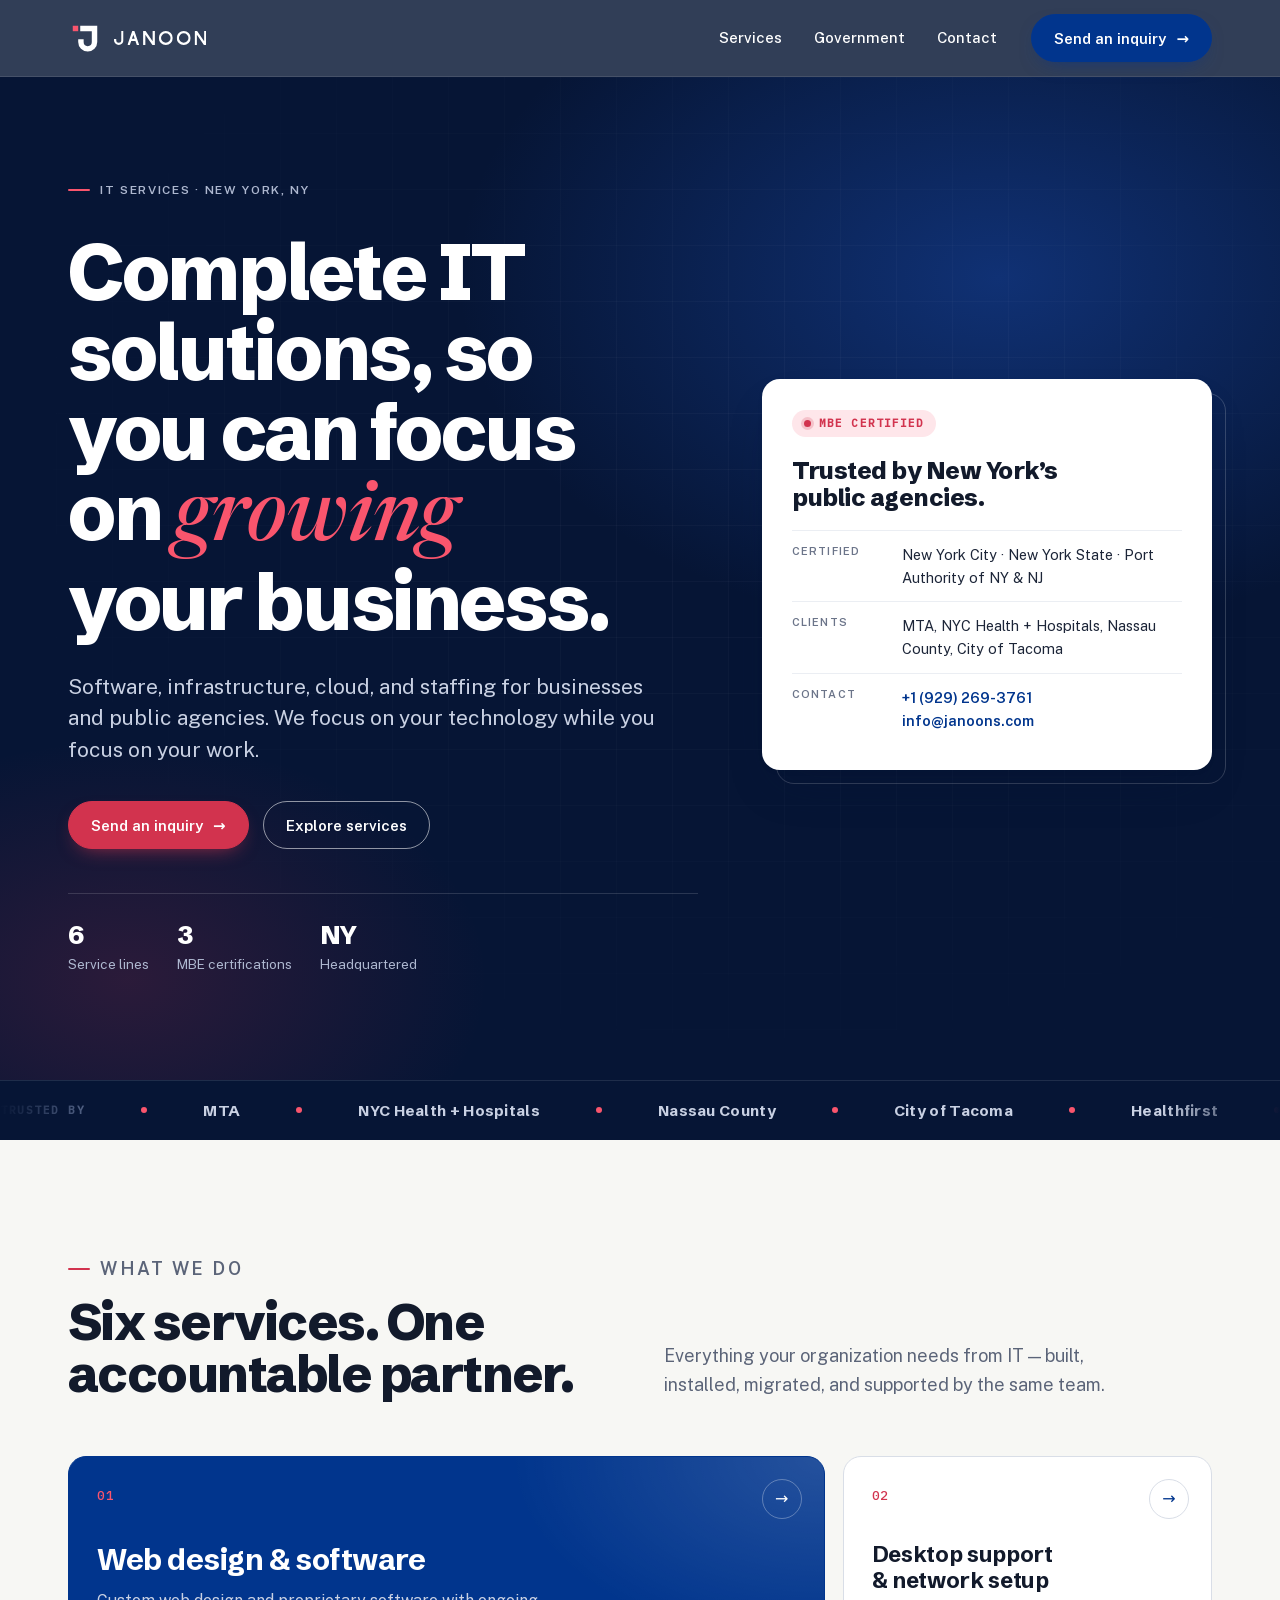
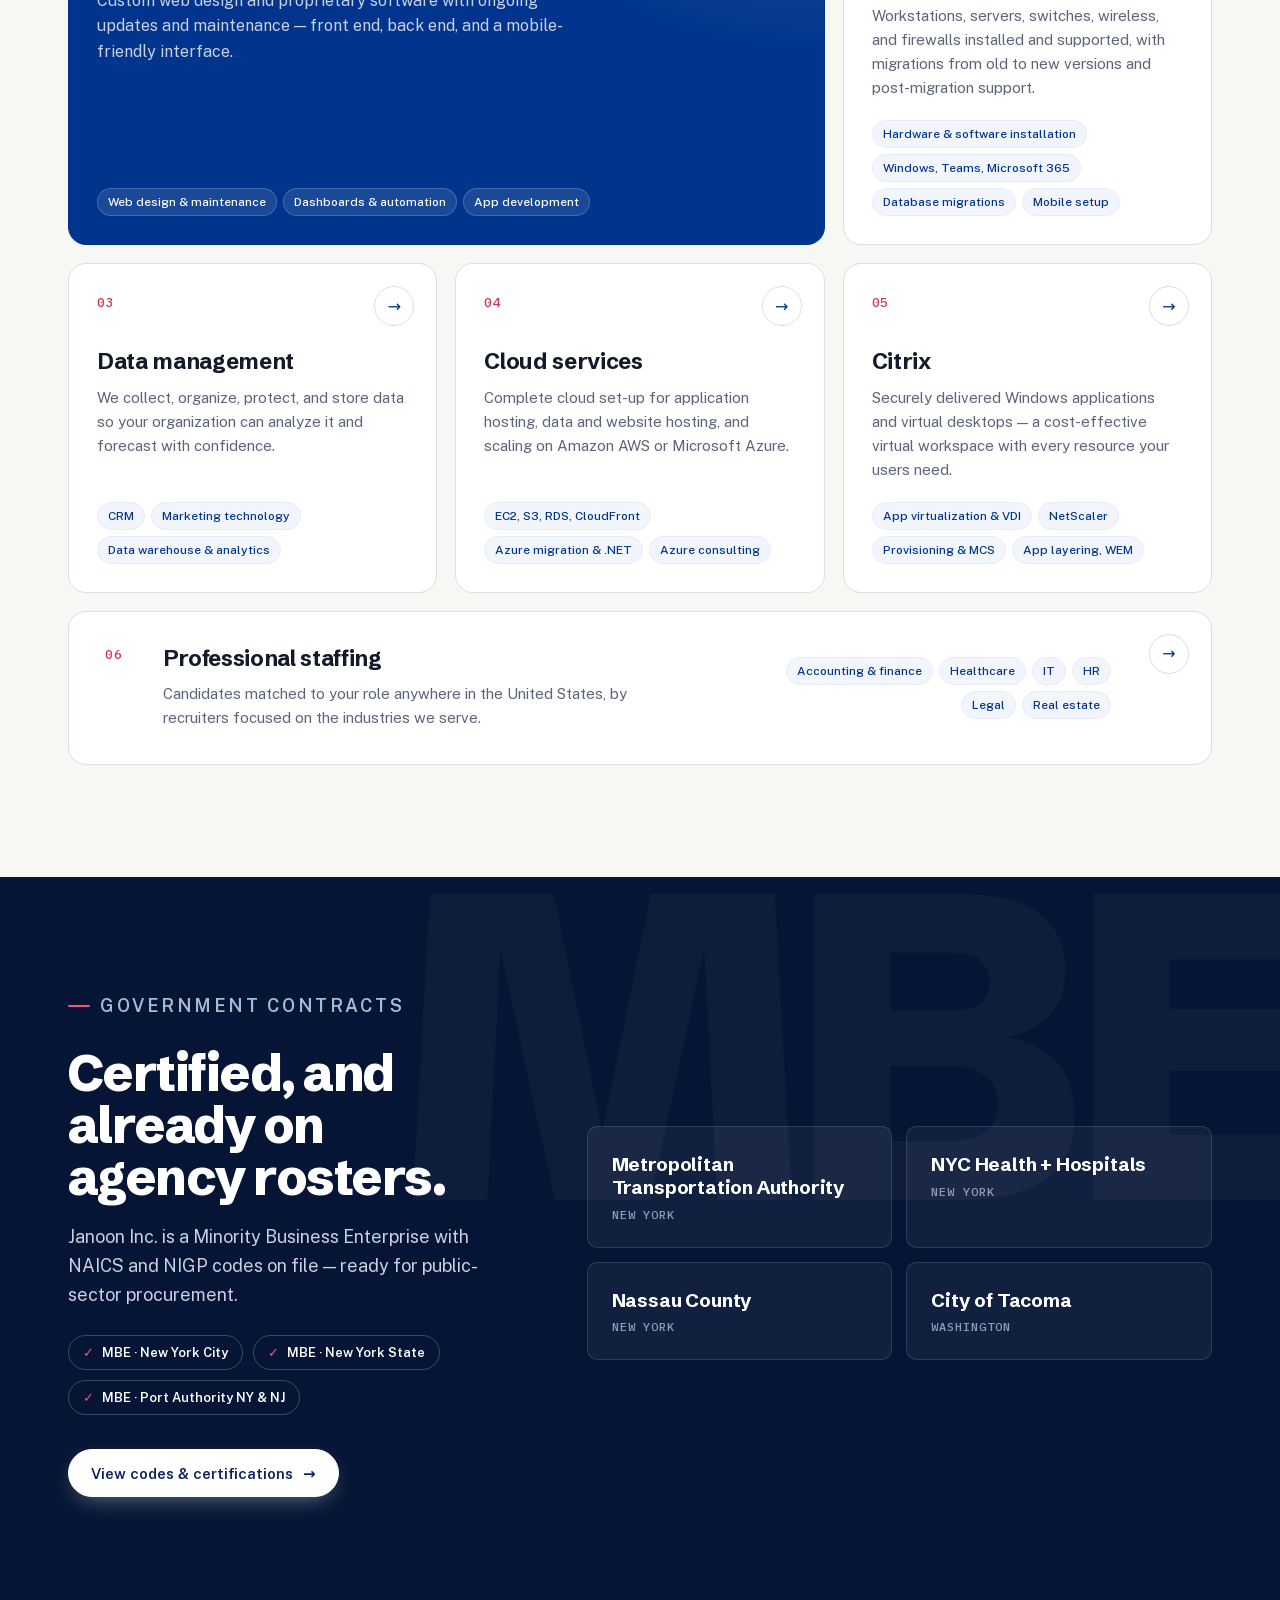
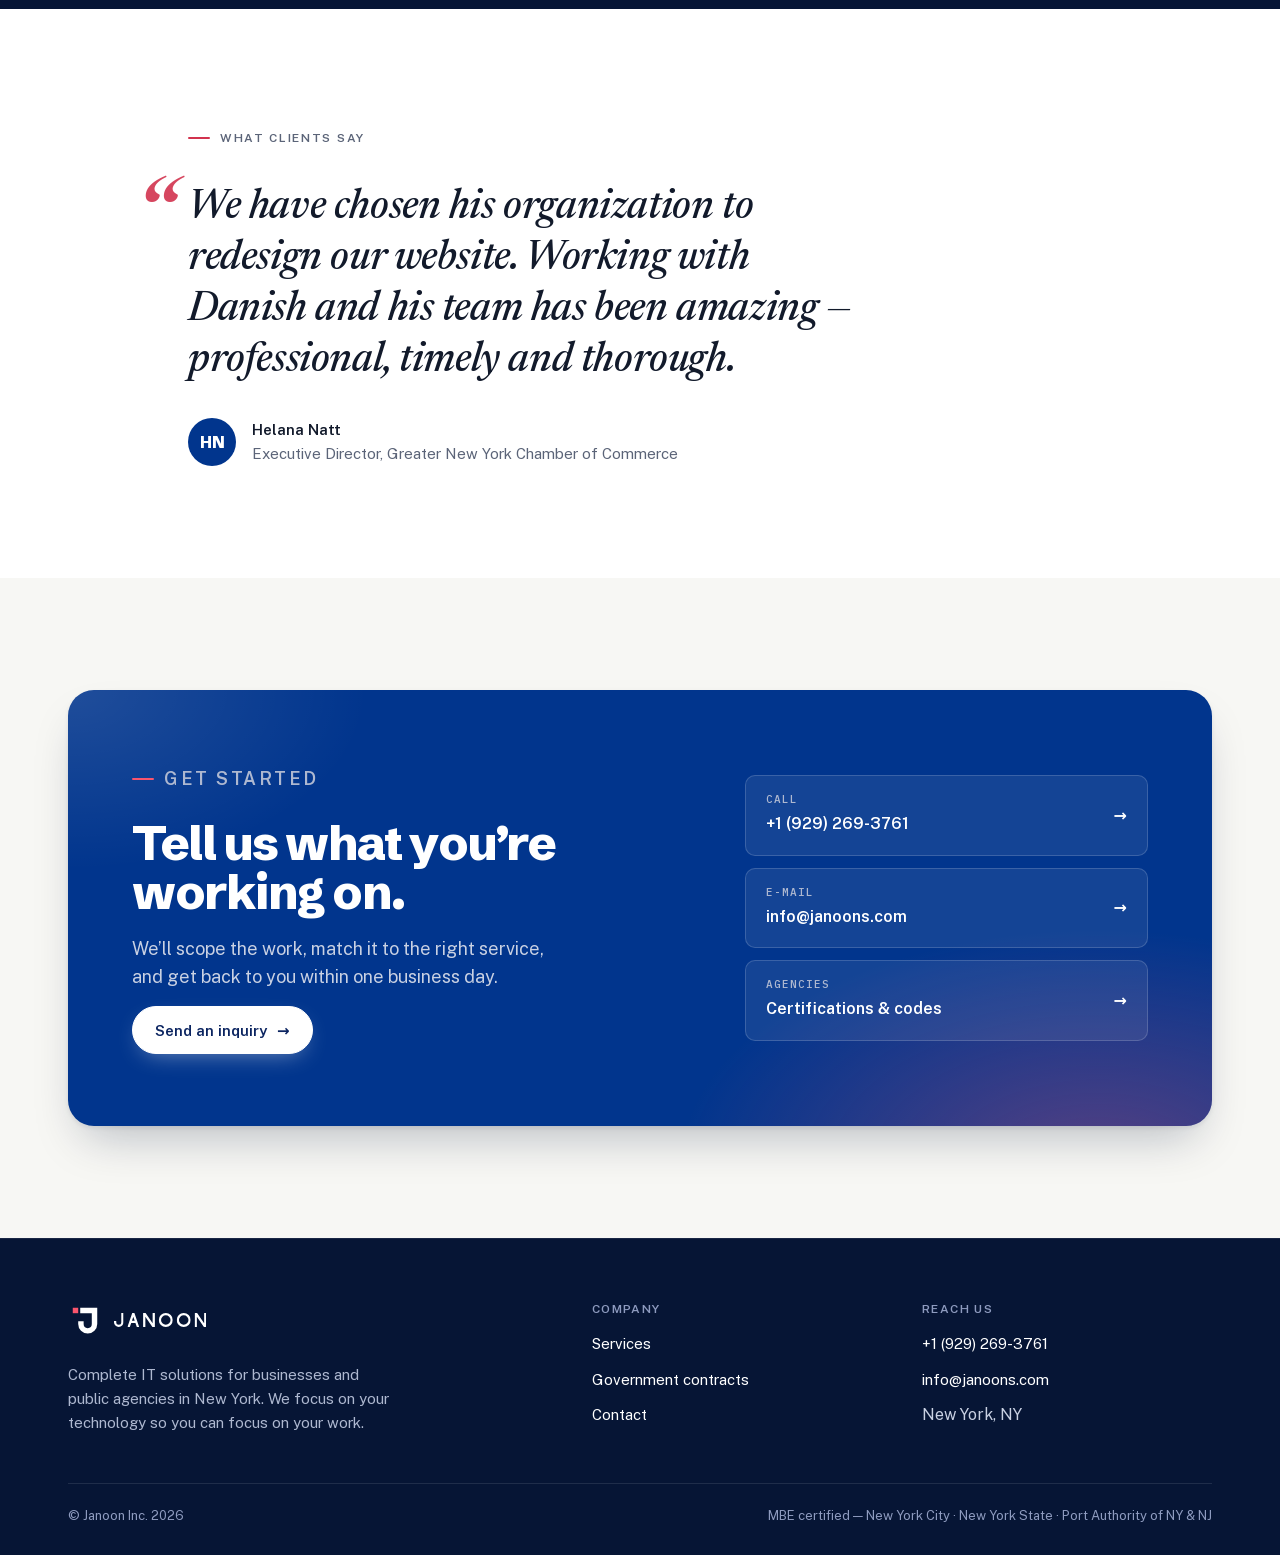
==== index.html @ 13e8b556 "Janoon Inc. site redesign" ====
<!doctype html>
<html lang="en">
<head>
<meta charset="utf-8"><meta name="viewport" content="width=device-width, initial-scale=1">
<title>Janoon Inc. — Complete IT Solutions, New York, NY</title><meta name="description" content="Janoon Inc. is an MBE-certified IT firm in New York providing web and software development, network support, data management, cloud, Citrix, and professional staffing.">
<link rel="canonical" href="https://janoons.com/">
<meta property="og:type" content="website"><meta property="og:title" content="Janoon Inc. — Complete IT Solutions, New York, NY"><meta property="og:description" content="Janoon Inc. is an MBE-certified IT firm in New York providing web and software development, network support, data management, cloud, Citrix, and professional staffing."><meta property="og:url" content="https://janoons.com/"><meta property="og:image" content="https://janoons.com/logo/janoon-og-image.png"><meta name="twitter:card" content="summary_large_image">
<meta name="theme-color" content="#061535">
<link rel="icon" href="/logo/favicon.svg" type="image/svg+xml"><link rel="apple-touch-icon" href="/logo/janoon-icon-512.png">
<link rel="preload" href="/fonts/SchibstedGrotesk-800-normal.woff2" as="font" type="font/woff2" crossorigin><link rel="preload" href="/fonts/PublicSans-400-normal.woff2" as="font" type="font/woff2" crossorigin>
<link rel="stylesheet" href="/fonts.css"><link rel="stylesheet" href="/styles.css">
<script type="application/ld+json">{"@context":"https://schema.org","@type":"LocalBusiness","name":"Janoon Inc.","url":"https://janoons.com/","logo":"https://janoons.com/logo/janoon-icon-512.png","image":"https://janoons.com/logo/janoon-og-image.png","telephone":"+1-929-269-3761","email":"info@janoons.com","address":{"@type":"PostalAddress","addressLocality":"New York","addressRegion":"NY","addressCountry":"US"},"description":"IT services firm in New York: web and software development, network and desktop support, data management, cloud services, Citrix virtualization, and professional staffing. MBE certified by New York City, New York State, and the Port Authority of NY & NJ."}</script>
</head>
<body>
<a class="skip-link" href="#main">Skip to content</a>
<svg width="0" height="0" style="position:absolute" aria-hidden="true"><defs>
<clipPath id="cJ"><rect width="68" height="100"/></clipPath><clipPath id="cA"><rect width="84" height="100"/></clipPath><clipPath id="cN"><rect width="84" height="100"/></clipPath><clipPath id="cO"><rect width="100" height="100"/></clipPath>
<g id="gJ" clip-path="url(#cJ)"><path d="M60 -10 V66 A26 26 0 0 1 8 66 V58"/></g>
<g id="gA" clip-path="url(#cA)"><path d="M4.5 112 L42 2 L79.5 112" stroke-linejoin="miter" stroke-miterlimit="8"/><path d="M18 64 H66"/></g>
<g id="gN" clip-path="url(#cN)"><path d="M8 112 V0 L76 100 V-12" stroke-linejoin="miter" stroke-miterlimit="8"/></g>
<g id="gO" clip-path="url(#cO)"><circle cx="50" cy="50" r="42"/></g>
<g id="wordmark" fill="none" stroke="currentColor" stroke-width="16"><use href="#gJ" x="0"/><use href="#gA" x="96"/><use href="#gN" x="208"/><use href="#gO" x="320"/><use href="#gO" x="448"/><use href="#gN" x="576"/></g>
</defs></svg>
<header class="site-header dark"><div class="wrap"><nav class="nav" aria-label="Primary">
  <a class="lockup" href="/" aria-label="Janoon Inc. — home"><svg class="mark" viewBox="0 0 100 100" aria-hidden="true"><rect class="spark" x="14" y="14" width="16" height="16"/><path d="M36 14 H86 V62 A28 28 0 0 1 30 62 V54 H46 V62 A12 12 0 0 0 70 62 V30 H36 Z" fill="currentColor"/></svg><svg class="wm" viewBox="0 0 660 100" aria-hidden="true"><use href="#wordmark"/></svg></a>
  <button class="menu-btn" type="button" aria-expanded="false" aria-controls="nav-links"><i></i>Menu</button>
  <div class="right" id="nav-links"><ul><li><a href="/services.html">Services</a></li><li><a href="/government.html">Government</a></li><li><a href="/contact.html">Contact</a></li></ul><a class="btn btn-primary" href="/contact.html">Send an inquiry <span class="arr" aria-hidden="true">&rarr;</span></a></div>
</nav></div></header>
<main id="main">
<section class="hero on-dark"><div class="wrap">
  <div>
    <p class="eyebrow rv">IT services &middot; New York, NY</p>
    <h1 class="rv" data-d="1">Complete IT solutions, so you can focus on <span class="serif-em">growing</span> your business.</h1>
    <p class="lead rv" data-d="2">Software, infrastructure, cloud, and staffing for businesses and public agencies. We focus on your technology while you focus on your work.</p>
    <div class="btn-row rv" data-d="3"><a class="btn btn-coral" href="/contact.html">Send an inquiry <span class="arr" aria-hidden="true">&rarr;</span></a><a class="btn btn-secondary" href="/services.html">Explore services</a></div>
    <div class="trust rv" data-d="4"><div><b>6</b>Service lines</div><div><b>3</b>MBE certifications</div><div><b>NY</b>Headquartered</div></div>
  </div>
  <aside class="cred rv" data-d="2" aria-label="Credentials">
    <span class="tag"><i></i>MBE certified</span>
    <h2>Trusted by New York&rsquo;s public agencies.</h2>
    <dl>
      <div><dt>Certified</dt><dd>New York City &middot; New York State &middot; Port Authority of NY &amp; NJ</dd></div>
      <div><dt>Clients</dt><dd>MTA, NYC Health + Hospitals, Nassau County, City of Tacoma</dd></div>
      <div><dt>Contact</dt><dd><a href="tel:+19292693761">+1 (929) 269-3761</a><br><a href="mailto:info@janoons.com">info@janoons.com</a></dd></div>
    </dl>
  </aside>
</div></section>
<div class="marquee" aria-label="Clients"><div class="track"><span class="lbl">Trusted by</span><span>MTA</span><span>NYC Health + Hospitals</span><span>Nassau County</span><span>City of Tacoma</span><span>Healthfirst</span><span>New York Life</span><span>Steward Health Care</span><span>Greater New York Chamber of Commerce</span><span>Xinix Media</span><span class="lbl">Trusted by</span><span>MTA</span><span>NYC Health + Hospitals</span><span>Nassau County</span><span>City of Tacoma</span><span>Healthfirst</span><span>New York Life</span><span>Steward Health Care</span><span>Greater New York Chamber of Commerce</span><span>Xinix Media</span></div></div>
<section class="section"><div class="wrap">
  <div class="sec-head"><div class="rv"><p class="eyebrow">What we do</p><h2>Six services. One accountable partner.</h2></div><p class="rv" data-d="1">Everything your organization needs from IT &mdash; built, installed, migrated, and supported by the same team.</p></div>
  <div class="svc-grid"><a class="svc feature rv" data-d="1" href="/services.html#web"><span class="go" aria-hidden="true">&rarr;</span><span class="n">01</span><h3>Web design &amp; software</h3><p>Custom web design and proprietary software with ongoing updates and maintenance &mdash; front end, back end, and a mobile-friendly interface.</p><span class="caps"><span>Web design &amp; maintenance</span><span>Dashboards &amp; automation</span><span>App development</span></span></a>
<a class="svc rv" data-d="2" href="/services.html#network"><span class="go" aria-hidden="true">&rarr;</span><span class="n">02</span><h3>Desktop support &amp; network setup</h3><p>Workstations, servers, switches, wireless, and firewalls installed and supported, with migrations from old to new versions and post-migration support.</p><span class="caps"><span>Hardware &amp; software installation</span><span>Windows, Teams, Microsoft 365</span><span>Database migrations</span><span>Mobile setup</span></span></a>
<a class="svc rv" data-d="3" href="/services.html#data"><span class="go" aria-hidden="true">&rarr;</span><span class="n">03</span><h3>Data management</h3><p>We collect, organize, protect, and store data so your organization can analyze it and forecast with confidence.</p><span class="caps"><span>CRM</span><span>Marketing technology</span><span>Data warehouse &amp; analytics</span></span></a>
<a class="svc rv" data-d="4" href="/services.html#cloud"><span class="go" aria-hidden="true">&rarr;</span><span class="n">04</span><h3>Cloud services</h3><p>Complete cloud set-up for application hosting, data and website hosting, and scaling on Amazon AWS or Microsoft Azure.</p><span class="caps"><span>EC2, S3, RDS, CloudFront</span><span>Azure migration &amp; .NET</span><span>Azure consulting</span></span></a>
<a class="svc rv" data-d="5" href="/services.html#citrix"><span class="go" aria-hidden="true">&rarr;</span><span class="n">05</span><h3>Citrix</h3><p>Securely delivered Windows applications and virtual desktops &mdash; a cost-effective virtual workspace with every resource your users need.</p><span class="caps"><span>App virtualization &amp; VDI</span><span>NetScaler</span><span>Provisioning &amp; MCS</span><span>App layering, WEM</span></span></a>
<a class="svc wide rv" data-d="5" href="/services.html#staffing"><span class="go" aria-hidden="true">&rarr;</span><span class="n">06</span><span class="body"><h3>Professional staffing</h3><p>Candidates matched to your role anywhere in the United States, by recruiters focused on the industries we serve.</p></span><span class="caps"><span>Accounting &amp; finance</span><span>Healthcare</span><span>IT</span><span>HR</span><span>Legal</span><span>Real estate</span></span></a></div>
</div></section>
<section class="gov on-dark section"><div class="wrap">
  <div class="rv"><p class="eyebrow">Government contracts</p><h2>Certified, and already on agency rosters.</h2>
    <p>Janoon Inc. is a Minority Business Enterprise with NAICS and NIGP codes on file &mdash; ready for public-sector procurement.</p>
    <ul class="certs"><li>MBE &middot; New York City</li><li>MBE &middot; New York State</li><li>MBE &middot; Port Authority NY &amp; NJ</li></ul>
    <div class="btn-row"><a class="btn btn-primary" href="/government.html">View codes &amp; certifications <span class="arr" aria-hidden="true">&rarr;</span></a></div></div>
  <ul class="clients rv" data-d="2"><li>Metropolitan Transportation Authority<small>New York</small></li><li>NYC Health + Hospitals<small>New York</small></li><li>Nassau County<small>New York</small></li><li>City of Tacoma<small>Washington</small></li></ul>
</div></section>
<section class="quote section"><div class="wrap rv">
  <p class="eyebrow">What clients say</p>
  <blockquote>We have chosen his organization to redesign our website. Working with Danish and his team has been amazing &mdash; professional, timely and thorough.</blockquote>
  <cite><span class="av" aria-hidden="true">HN</span><span><b>Helana Natt</b>Executive Director, Greater New York Chamber of Commerce</span></cite>
</div></section>
<section class="cta section"><div class="wrap"><div class="box on-dark rv">
  <div><p class="eyebrow">Get started</p><h2>Tell us what you&rsquo;re working on.</h2><p>We&rsquo;ll scope the work, match it to the right service, and get back to you within one business day.</p><div class="btn-row"><a class="btn btn-primary" href="/contact.html">Send an inquiry <span class="arr" aria-hidden="true">&rarr;</span></a></div></div>
  <div class="side">
    <a href="tel:+19292693761"><span><small>Call</small>+1 (929) 269-3761</span><span class="arr" aria-hidden="true">&rarr;</span></a>
    <a href="mailto:info@janoons.com"><span><small>E-mail</small>info@janoons.com</span><span class="arr" aria-hidden="true">&rarr;</span></a>
    <a href="/government.html"><span><small>Agencies</small>Certifications &amp; codes</span><span class="arr" aria-hidden="true">&rarr;</span></a>
  </div>
</div></div></section>
</main>
<footer class="site-footer on-dark"><div class="wrap">
  <div class="top">
    <div><a class="lockup" href="/" aria-label="Janoon Inc. — home"><svg class="mark" viewBox="0 0 100 100" aria-hidden="true"><rect class="spark" x="14" y="14" width="16" height="16"/><path d="M36 14 H86 V62 A28 28 0 0 1 30 62 V54 H46 V62 A12 12 0 0 0 70 62 V30 H36 Z" fill="currentColor"/></svg><svg class="wm" viewBox="0 0 660 100" aria-hidden="true"><use href="#wordmark"/></svg></a><p>Complete IT solutions for businesses and public agencies in New York. We focus on your technology so you can focus on your work.</p></div>
    <div><h4>Company</h4><ul><li><a href="/services.html">Services</a></li><li><a href="/government.html">Government contracts</a></li><li><a href="/contact.html">Contact</a></li></ul></div>
    <div><h4>Reach us</h4><ul><li><a href="tel:+19292693761">+1 (929) 269-3761</a></li><li><a href="mailto:info@janoons.com">info@janoons.com</a></li><li>New York, NY</li></ul></div>
  </div>
  <div class="bottom"><span>&copy; Janoon Inc. 2026</span><span>MBE certified &mdash; New York City &middot; New York State &middot; Port Authority of NY &amp; NJ</span></div>
</div></footer>
<script src="/script.js"></script>
</body>
</html>
---- fonts.css ----
/* Self-hosted latin subsets (SIL OFL) */
@font-face {
  font-family: 'IBM Plex Mono';
  font-style: normal;
  font-weight: 400;
  font-display: swap;
  src: url('/fonts/IBMPlexMono-400-normal.woff2') format('woff2');
  unicode-range: U+0000-00FF, U+0131, U+0152-0153, U+02BB-02BC, U+02C6, U+02DA, U+02DC, U+0304, U+0308, U+0329, U+2000-206F, U+20AC, U+2122, U+2191, U+2193, U+2212, U+2215, U+FEFF, U+FFFD;
}
@font-face {
  font-family: 'IBM Plex Mono';
  font-style: normal;
  font-weight: 500;
  font-display: swap;
  src: url('/fonts/IBMPlexMono-500-normal.woff2') format('woff2');
  unicode-range: U+0000-00FF, U+0131, U+0152-0153, U+02BB-02BC, U+02C6, U+02DA, U+02DC, U+0304, U+0308, U+0329, U+2000-206F, U+20AC, U+2122, U+2191, U+2193, U+2212, U+2215, U+FEFF, U+FFFD;
}
@font-face {
  font-family: 'Newsreader';
  font-style: italic;
  font-weight: 500;
  font-display: swap;
  src: url('/fonts/Newsreader-500-italic.woff2') format('woff2');
  unicode-range: U+0000-00FF, U+0131, U+0152-0153, U+02BB-02BC, U+02C6, U+02DA, U+02DC, U+0304, U+0308, U+0329, U+2000-206F, U+20AC, U+2122, U+2191, U+2193, U+2212, U+2215, U+FEFF, U+FFFD;
}
@font-face {
  font-family: 'Public Sans';
  font-style: normal;
  font-weight: 400;
  font-display: swap;
  src: url('/fonts/PublicSans-400-normal.woff2') format('woff2');
  unicode-range: U+0000-00FF, U+0131, U+0152-0153, U+02BB-02BC, U+02C6, U+02DA, U+02DC, U+0304, U+0308, U+0329, U+2000-206F, U+20AC, U+2122, U+2191, U+2193, U+2212, U+2215, U+FEFF, U+FFFD;
}
@font-face {
  font-family: 'Public Sans';
  font-style: normal;
  font-weight: 500;
  font-display: swap;
  src: url('/fonts/PublicSans-500-normal.woff2') format('woff2');
  unicode-range: U+0000-00FF, U+0131, U+0152-0153, U+02BB-02BC, U+02C6, U+02DA, U+02DC, U+0304, U+0308, U+0329, U+2000-206F, U+20AC, U+2122, U+2191, U+2193, U+2212, U+2215, U+FEFF, U+FFFD;
}
@font-face {
  font-family: 'Public Sans';
  font-style: normal;
  font-weight: 600;
  font-display: swap;
  src: url('/fonts/PublicSans-600-normal.woff2') format('woff2');
  unicode-range: U+0000-00FF, U+0131, U+0152-0153, U+02BB-02BC, U+02C6, U+02DA, U+02DC, U+0304, U+0308, U+0329, U+2000-206F, U+20AC, U+2122, U+2191, U+2193, U+2212, U+2215, U+FEFF, U+FFFD;
}
@font-face {
  font-family: 'Schibsted Grotesk';
  font-style: normal;
  font-weight: 500;
  font-display: swap;
  src: url('/fonts/SchibstedGrotesk-500-normal.woff2') format('woff2');
  unicode-range: U+0000-00FF, U+0131, U+0152-0153, U+02BB-02BC, U+02C6, U+02DA, U+02DC, U+0304, U+0308, U+0329, U+2000-206F, U+20AC, U+2122, U+2191, U+2193, U+2212, U+2215, U+FEFF, U+FFFD;
}
@font-face {
  font-family: 'Schibsted Grotesk';
  font-style: normal;
  font-weight: 700;
  font-display: swap;
  src: url('/fonts/SchibstedGrotesk-700-normal.woff2') format('woff2');
  unicode-range: U+0000-00FF, U+0131, U+0152-0153, U+02BB-02BC, U+02C6, U+02DA, U+02DC, U+0304, U+0308, U+0329, U+2000-206F, U+20AC, U+2122, U+2191, U+2193, U+2212, U+2215, U+FEFF, U+FFFD;
}
@font-face {
  font-family: 'Schibsted Grotesk';
  font-style: normal;
  font-weight: 800;
  font-display: swap;
  src: url('/fonts/SchibstedGrotesk-800-normal.woff2') format('woff2');
  unicode-range: U+0000-00FF, U+0131, U+0152-0153, U+02BB-02BC, U+02C6, U+02DA, U+02DC, U+0304, U+0308, U+0329, U+2000-206F, U+20AC, U+2122, U+2191, U+2193, U+2212, U+2215, U+FEFF, U+FFFD;
}
---- styles.css ----
/* Janoon Inc. — v2 "pop" stylesheet. Tokens from the brand guide; bolder composition. */
:root{
  --navy-950:#061535; --navy-900:#0B2460; --navy-800:#01358D; --navy-700:#1848A8; --navy-600:#2A5BC4; --navy-100:#E6ECF8; --navy-50:#F2F5FC;
  --coral-600:#D2334E; --coral-500:#F9556D; --coral-100:#FEE6EA;
  --ink-900:#121A2B; --ink-800:#1C2538; --ink-600:#5B6478; --ink-500:#6B7489;
  --line-300:#D9DEE7; --line-200:#EBEEF3;
  --paper:#F7F7F4; --surface:#FFFFFF;
  --danger-700:#A3222F;
  --font-display:'Schibsted Grotesk','Helvetica Neue',Arial,sans-serif;
  --font-serif:'Newsreader',Georgia,serif;
  --font-text:'Public Sans',system-ui,-apple-system,'Segoe UI',sans-serif;
  --font-mono:'IBM Plex Mono',ui-monospace,Menlo,monospace;
  --r-1:4px; --r-2:10px; --r-3:18px;
  --dur-1:160ms; --dur-2:320ms; --dur-3:700ms; --ease:cubic-bezier(.2,.7,.2,1); --spring:cubic-bezier(.34,1.3,.4,1);
  --shadow-1:0 1px 2px rgba(6,21,53,.06),0 8px 24px -12px rgba(6,21,53,.18);
  --shadow-2:0 2px 4px rgba(6,21,53,.08),0 24px 48px -16px rgba(6,21,53,.28);
}
*{box-sizing:border-box}
html{scroll-behavior:smooth;-webkit-text-size-adjust:100%}
body{margin:0;background:var(--paper);color:var(--ink-800);font:400 16px/1.6 var(--font-text);-webkit-font-smoothing:antialiased;text-wrap:pretty;overflow-x:clip}
h1,h2,h3,h4{margin:0;color:var(--ink-900);text-wrap:balance;font-family:var(--font-display);font-weight:800;letter-spacing:-.03em;line-height:1.02}
h3{font-weight:700;font-size:22px;letter-spacing:-.015em;line-height:1.2}
p{margin:0 0 14px;max-width:70ch}
a{color:var(--navy-800)}
.skip-link{position:absolute;left:-9999px;top:0;background:var(--navy-800);color:#fff;padding:10px 16px;z-index:100}
.skip-link:focus{left:0}
.wrap{max-width:1240px;margin:0 auto;padding:0 48px}
@media (max-width:760px){.wrap{padding:0 20px}}
.eyebrow{display:inline-flex;align-items:center;gap:10px;font:600 12px/1 var(--font-text);letter-spacing:.14em;text-transform:uppercase;color:var(--ink-600)}
.eyebrow::before{content:"";width:22px;height:2px;background:var(--coral-600);border-radius:2px}
.on-dark .eyebrow{color:#AEB8D0}
.on-dark .eyebrow::before{background:var(--coral-500)}
.serif-em{font:italic 500 1em var(--font-serif);color:var(--coral-600);letter-spacing:-.01em}
.on-dark .serif-em{color:var(--coral-500)}

/* reveal */
.rv{opacity:0;transform:translateY(18px);transition:opacity var(--dur-3) var(--ease),transform var(--dur-3) var(--ease)}
.rv.in{opacity:1;transform:none}
.rv[data-d="1"]{transition-delay:90ms}.rv[data-d="2"]{transition-delay:180ms}.rv[data-d="3"]{transition-delay:270ms}.rv[data-d="4"]{transition-delay:360ms}.rv[data-d="5"]{transition-delay:450ms}
@media (prefers-reduced-motion:reduce){html{scroll-behavior:auto}*{transition:none!important;animation:none!important}.rv{opacity:1;transform:none}}

/* logo */
.spark{fill:var(--coral-600)}
.lockup{display:inline-flex;align-items:center;color:var(--navy-800);text-decoration:none}
.lockup .mark{height:34px;width:34px;flex:none;transition:transform var(--dur-2) var(--spring)}
.lockup:hover .mark{transform:rotate(-6deg) scale(1.06)}
.lockup .wm{height:14px;width:auto;margin-left:12px;display:block}
.on-dark .lockup,.site-header.dark .lockup,footer .lockup{color:#fff}
.on-dark .spark,.site-header.dark .spark,footer .spark{fill:var(--coral-500)}

/* header */
.site-header{position:sticky;top:0;z-index:30;background:rgba(247,247,244,.86);backdrop-filter:saturate(1.4) blur(12px);-webkit-backdrop-filter:saturate(1.4) blur(12px);border-bottom:1px solid var(--line-300);transition:background var(--dur-2) var(--ease)}
.site-header.dark{background:rgba(6,21,53,.82);border-bottom-color:rgba(255,255,255,.1)}
.nav{display:flex;align-items:center;justify-content:space-between;height:76px}
.nav ul{display:flex;gap:4px;list-style:none;margin:0;padding:0;font-weight:500;font-size:15px}
.nav ul a{color:var(--ink-800);text-decoration:none;padding:0 14px;display:inline-flex;align-items:center;min-height:44px;border-radius:999px;position:relative;transition:background var(--dur-1) var(--ease)}
.nav ul a:hover{background:var(--navy-50)}
.nav ul a[aria-current="page"]{color:var(--navy-800);font-weight:600}
.nav ul a[aria-current="page"]::after{content:"";position:absolute;left:14px;right:14px;bottom:6px;height:2px;background:var(--coral-600);border-radius:2px}
.site-header.dark .nav ul a{color:#fff}.site-header.dark .nav ul a:hover{background:rgba(255,255,255,.08)}.site-header.dark .nav ul a[aria-current="page"]{color:#fff}.site-header.dark .nav ul a[aria-current="page"]::after{background:var(--coral-500)}
.nav .right{display:flex;align-items:center;gap:20px}
.nav .menu-btn{display:none}
@media (max-width:860px){
  .nav{height:64px}
  .nav .right{display:none}
  .nav .right.open{display:flex;position:absolute;left:0;right:0;top:64px;background:var(--paper);border-bottom:1px solid var(--line-300);flex-direction:column;align-items:stretch;gap:8px;padding:12px 20px 20px;box-shadow:var(--shadow-2)}
  .site-header.dark .nav .right.open{background:var(--navy-950);border-bottom-color:rgba(255,255,255,.1)}
  .nav .right.open ul{flex-direction:column;gap:0}
  .nav .right.open ul a{display:flex;width:100%;border-radius:var(--r-1)}
  .nav .menu-btn{display:flex;align-items:center;gap:10px;min-height:44px;padding:0 8px;background:none;border:0;font:600 14px var(--font-text);color:var(--ink-800);cursor:pointer}
  .site-header.dark .menu-btn{color:#fff}
  .nav .menu-btn i{display:block;width:18px;height:2px;background:currentColor;box-shadow:0 -5px 0 currentColor,0 5px 0 currentColor}
}

/* buttons */
.btn{display:inline-flex;align-items:center;justify-content:center;gap:10px;min-height:48px;padding:0 22px;border-radius:999px;font:600 15px/1 var(--font-text);text-decoration:none;cursor:pointer;border:1.5px solid transparent;transition:background var(--dur-1) var(--ease),color var(--dur-1) var(--ease),border-color var(--dur-1) var(--ease),transform var(--dur-2) var(--spring),box-shadow var(--dur-2) var(--ease)}
.btn .arr{display:inline-block;transition:transform var(--dur-2) var(--spring)}
.btn:hover .arr{transform:translateX(4px)}
.btn-primary{background:var(--navy-800);color:#fff;border-color:var(--navy-800);box-shadow:0 8px 20px -10px rgba(1,53,141,.7)}
.btn-primary:hover{background:var(--navy-700);border-color:var(--navy-700);transform:translateY(-2px);box-shadow:0 14px 28px -12px rgba(1,53,141,.75)}
.btn-coral{background:var(--coral-600);color:#fff;border-color:var(--coral-600);box-shadow:0 8px 20px -10px rgba(210,51,78,.8)}
.btn-coral:hover{background:#BE2C45;border-color:#BE2C45;transform:translateY(-2px)}
.btn-secondary{background:transparent;color:var(--navy-800);border-color:var(--navy-800)}
.btn-secondary:hover{background:var(--navy-50);transform:translateY(-2px)}
.on-dark .btn-secondary{color:#fff;border-color:rgba(255,255,255,.55)}
.on-dark .btn-secondary:hover{background:rgba(255,255,255,.08);border-color:#fff}
.on-dark .btn-primary{background:#fff;color:var(--navy-900);border-color:#fff;box-shadow:0 8px 24px -10px rgba(255,255,255,.5)}
.on-dark .btn-primary:hover{background:#EEF2FA;border-color:#EEF2FA}
.btn-quiet{color:var(--navy-800);text-decoration:none;font-weight:600;display:inline-flex;align-items:center;gap:8px;min-height:44px}
.btn-quiet .arr{transition:transform var(--dur-2) var(--spring)}.btn-quiet:hover .arr{transform:translateX(4px)}
.btn:focus-visible,.btn-quiet:focus-visible{outline:2px solid var(--navy-700);outline-offset:3px}
.btn-row{display:flex;flex-wrap:wrap;gap:14px;align-items:center}
@media (max-width:600px){.btn-row{flex-direction:column;align-items:stretch}.btn-row .btn{width:100%}}

/* ───────── HERO ───────── */
.hero{position:relative;background:var(--navy-950);color:#fff;overflow:hidden;isolation:isolate}
.hero::before{content:"";position:absolute;inset:0;background:
  radial-gradient(900px 600px at 78% 20%,rgba(24,72,168,.55),transparent 60%),
  radial-gradient(600px 400px at 10% 90%,rgba(210,51,78,.18),transparent 60%);z-index:-2}
.hero::after{content:"";position:absolute;inset:0;z-index:-1;opacity:.5;
  background-image:linear-gradient(rgba(255,255,255,.06) 1px,transparent 1px),linear-gradient(90deg,rgba(255,255,255,.06) 1px,transparent 1px);
  background-size:56px 56px;mask-image:radial-gradient(ellipse at 60% 40%,#000 20%,transparent 75%);-webkit-mask-image:radial-gradient(ellipse at 60% 40%,#000 20%,transparent 75%)}
.hero .wrap{display:grid;grid-template-columns:minmax(0,7fr) minmax(0,5fr);gap:64px;align-items:center;padding-top:96px;padding-bottom:104px;min-height:min(calc(100vh - 76px),760px)}
.hero h1{font-size:clamp(44px,5.2vw + 12px,86px);color:#fff;max-width:13ch;margin:22px 0 0}
.hero h1 .serif-em{font-size:1.04em}
.hero p.lead{font-size:clamp(17px,1.1vw + 10px,21px);line-height:1.5;color:#C9D1E3;max-width:46ch;margin:28px 0 36px}
.hero .trust{display:flex;gap:28px;flex-wrap:wrap;margin-top:44px;padding-top:28px;border-top:1px solid rgba(255,255,255,.14);font-size:13.5px;color:#AEB8D0}
.hero .trust b{display:block;color:#fff;font:800 26px/1 var(--font-display);letter-spacing:-.02em;margin-bottom:6px}
/* credential card */
.cred{position:relative;background:var(--surface);color:var(--ink-800);border-radius:var(--r-3);padding:30px 30px 26px;box-shadow:var(--shadow-2);transform:rotate(-1.2deg);transition:transform var(--dur-3) var(--spring)}
.cred:hover{transform:rotate(0) translateY(-4px)}
.cred::before{content:"";position:absolute;inset:14px -14px -14px 14px;border-radius:var(--r-3);border:1.5px solid rgba(255,255,255,.18);z-index:-1}
.cred .tag{display:inline-flex;align-items:center;gap:8px;font:600 11px/1 var(--font-mono);letter-spacing:.1em;text-transform:uppercase;color:var(--coral-600);background:var(--coral-100);padding:8px 12px;border-radius:999px;margin-bottom:20px}
.cred .tag i{width:7px;height:7px;border-radius:50%;background:var(--coral-600);box-shadow:0 0 0 3px rgba(210,51,78,.2)}
.cred h2{font-size:24px;letter-spacing:-.02em;line-height:1.15;margin-bottom:18px}
.cred dl{margin:0}
.cred dl div{display:grid;grid-template-columns:96px 1fr;gap:14px;padding:12px 0;border-top:1px solid var(--line-200);font-size:14.5px}
.cred dt{font:600 11px/1.6 var(--font-text);letter-spacing:.1em;text-transform:uppercase;color:var(--ink-500);margin:0}
.cred dd{margin:0}
.cred dd a{color:var(--navy-800);font-weight:600;text-decoration:none}
.cred dd a:hover{text-decoration:underline}
@media (max-width:980px){.hero .wrap{grid-template-columns:1fr;gap:48px;min-height:0;padding-top:64px;padding-bottom:64px}.cred{transform:none;max-width:520px}}

/* marquee */
.marquee{background:var(--navy-950);color:#fff;border-top:1px solid rgba(255,255,255,.1);padding:22px 0;overflow:hidden;position:relative}
.marquee::before,.marquee::after{content:"";position:absolute;top:0;bottom:0;width:120px;z-index:2;pointer-events:none}
.marquee::before{left:0;background:linear-gradient(90deg,var(--navy-950),transparent)}
.marquee::after{right:0;background:linear-gradient(-90deg,var(--navy-950),transparent)}
.marquee .track{display:flex;gap:56px;width:max-content;animation:scroll 38s linear infinite}
.marquee:hover .track{animation-play-state:paused}
.marquee span{display:inline-flex;align-items:center;gap:56px;white-space:nowrap;font:700 15px/1 var(--font-display);letter-spacing:.02em;color:#C9D1E3}
.marquee span::after{content:"";width:6px;height:6px;border-radius:50%;background:var(--coral-500)}
.marquee .lbl{font:600 11px/1 var(--font-mono);letter-spacing:.14em;text-transform:uppercase;color:#6F7FA3}
@keyframes scroll{to{transform:translateX(-50%)}}
@media (prefers-reduced-motion:reduce){.marquee .track{animation:none}}

/* sections */
.section{padding:112px 0}
@media (max-width:760px){.section{padding:64px 0}}
.sec-head{display:grid;grid-template-columns:minmax(0,1fr) minmax(0,1fr);gap:48px;align-items:end;margin-bottom:56px}
.sec-head h2{font-size:clamp(34px,3.2vw + 10px,56px);margin-top:18px}
.sec-head p{font-size:18px;color:var(--ink-600);max-width:44ch;margin:0}
@media (max-width:860px){.sec-head{grid-template-columns:1fr;gap:18px;margin-bottom:36px}}

/* services grid */
.svc-grid{display:grid;grid-template-columns:repeat(3,minmax(0,1fr));gap:18px}
.svc{position:relative;display:flex;flex-direction:column;background:var(--surface);border:1px solid var(--line-300);border-radius:var(--r-3);padding:30px 28px 28px;min-height:300px;text-decoration:none;color:inherit;overflow:hidden;transition:transform var(--dur-2) var(--spring),box-shadow var(--dur-2) var(--ease),border-color var(--dur-2) var(--ease)}
.svc::after{content:"";position:absolute;left:0;right:0;bottom:0;height:3px;background:var(--navy-800);transform:scaleX(0);transform-origin:left;transition:transform var(--dur-2) var(--ease)}
.svc:hover{transform:translateY(-6px);box-shadow:var(--shadow-2);border-color:var(--navy-100)}
.svc:hover::after{transform:scaleX(1)}
.svc .n{font:500 13px var(--font-mono);color:var(--coral-600);letter-spacing:.06em}
.svc h3{margin:38px 0 10px;font-size:22px}
.svc p{color:var(--ink-600);font-size:15px;margin:0 0 20px;flex:1}
.svc .caps{display:flex;flex-wrap:wrap;gap:6px}
.svc .caps span{font:500 12px/1 var(--font-text);color:var(--navy-800);background:var(--navy-50);border:1px solid var(--navy-100);padding:7px 10px;border-radius:999px}
.svc.wide{grid-column:1/-1;min-height:0;flex-direction:row;align-items:center;gap:40px;padding:34px 36px}.svc.wide h3{margin-top:0}.svc.wide > .n{align-self:flex-start}.svc.wide .body{flex:1}.svc.wide .body p{margin-bottom:0;max-width:60ch}.svc.wide .caps{max-width:36%;justify-content:flex-end;margin-right:64px}
.svc.feature{grid-column:span 2;background:var(--navy-800);color:#fff;border-color:var(--navy-800);background-image:radial-gradient(520px 320px at 100% 0%,rgba(255,255,255,.14),transparent 60%)}
.svc.feature h3{color:#fff;font-size:30px}.svc.feature p{color:#C9D1E3;font-size:16px;max-width:52ch}.svc.feature .n{color:var(--coral-500)}
.svc.feature .caps span{color:#fff;background:rgba(255,255,255,.1);border-color:rgba(255,255,255,.18)}
.svc.feature::after{background:var(--coral-500)}
.svc .go{position:absolute;right:22px;top:22px;width:40px;height:40px;border-radius:50%;border:1px solid var(--line-300);display:grid;place-items:center;color:var(--navy-800);transition:background var(--dur-2) var(--ease),color var(--dur-2) var(--ease),transform var(--dur-2) var(--spring)}
.svc:hover .go{background:var(--navy-800);color:#fff;transform:rotate(-45deg)}
.svc.feature .go{border-color:rgba(255,255,255,.3);color:#fff}.svc.feature:hover .go{background:#fff;color:var(--navy-800)}
@media (max-width:980px){.svc-grid{grid-template-columns:repeat(2,minmax(0,1fr))}.svc.feature{grid-column:span 2}.svc.wide{flex-direction:column;align-items:stretch;gap:0;padding:30px 28px}.svc.wide h3{margin-top:28px}.svc.wide .body p{margin-bottom:22px}.svc.wide .caps{max-width:none;justify-content:flex-start;margin-right:0}}
@media (max-width:640px){.svc-grid{grid-template-columns:1fr}.svc.feature,.svc.wide{grid-column:auto}.svc{min-height:0}}

/* government band */
.gov{background:var(--navy-950);color:#fff;position:relative;overflow:hidden}
.gov::before{content:"MBE";position:absolute;right:-2vw;top:-4vw;font:800 clamp(220px,34vw,520px)/1 var(--font-display);letter-spacing:-.06em;color:rgba(255,255,255,.035);pointer-events:none;user-select:none}
.gov .wrap{display:grid;grid-template-columns:minmax(0,5fr) minmax(0,7fr);gap:72px;align-items:center;position:relative}
.gov h2{color:#fff;font-size:clamp(34px,3.2vw + 10px,56px);margin:18px 0 20px}
.gov p{color:#C9D1E3;font-size:18px;max-width:42ch}
.gov .certs{display:flex;flex-wrap:wrap;gap:10px;margin:26px 0 34px;padding:0;list-style:none}
.gov .certs li{font:600 13px/1 var(--font-text);padding:10px 14px;border-radius:999px;border:1px solid rgba(255,255,255,.22);color:#fff;display:inline-flex;align-items:center;gap:8px}
.gov .certs li::before{content:"✓";color:var(--coral-500);font-weight:800}
.clients{display:grid;grid-template-columns:1fr 1fr;gap:14px;margin:0;padding:0;list-style:none}
.clients li{background:rgba(255,255,255,.05);border:1px solid rgba(255,255,255,.12);border-radius:var(--r-2);padding:26px 24px;font:700 19px/1.2 var(--font-display);letter-spacing:-.01em;transition:background var(--dur-2) var(--ease),transform var(--dur-2) var(--spring),border-color var(--dur-2) var(--ease)}
.clients li:hover{background:rgba(255,255,255,.09);border-color:rgba(255,255,255,.28);transform:translateY(-3px)}
.clients li small{display:block;font:500 12px/1 var(--font-mono);letter-spacing:.08em;text-transform:uppercase;color:#8E9BBF;margin-top:10px}
@media (max-width:980px){.gov .wrap{grid-template-columns:1fr;gap:40px}}
@media (max-width:520px){.clients{grid-template-columns:1fr}}

/* quote */
.quote{background:var(--surface)}
.quote .wrap{max-width:1000px}
.quote blockquote{position:relative;margin:26px 0 30px;font:italic 500 clamp(26px,2.4vw + 10px,42px)/1.25 var(--font-serif);color:var(--ink-900);letter-spacing:-.01em;max-width:28ch}
.quote blockquote::before{content:"“";position:absolute;left:-.55em;top:-.1em;font-size:2.4em;line-height:1;color:var(--coral-600);opacity:.9}
.quote cite{display:flex;align-items:center;gap:16px;font-style:normal;font-size:15px;color:var(--ink-600)}
.quote cite .av{width:48px;height:48px;border-radius:50%;background:var(--navy-800);color:#fff;display:grid;place-items:center;font:800 16px var(--font-display);flex:none}
.quote cite b{display:block;color:var(--ink-900);font-weight:600}
@media (max-width:760px){.quote blockquote::before{left:0;top:-.9em}.quote blockquote{padding-top:.6em}}

/* CTA */
.cta{background:var(--paper)}
.cta .box{position:relative;background:var(--navy-800);color:#fff;border-radius:calc(var(--r-3) + 8px);padding:72px 64px;display:grid;grid-template-columns:minmax(0,7fr) minmax(0,5fr);gap:48px;align-items:center;overflow:hidden;box-shadow:var(--shadow-2)}
.cta .box::before{content:"";position:absolute;inset:0;background:radial-gradient(700px 400px at 90% 110%,rgba(249,85,109,.35),transparent 60%),radial-gradient(500px 300px at 0% 0%,rgba(255,255,255,.12),transparent 60%);pointer-events:none}
.cta h2{color:#fff;font-size:clamp(32px,3vw + 10px,52px);margin:16px 0 18px;position:relative}
.cta p{color:#C9D1E3;font-size:18px;max-width:40ch;position:relative}
.cta .side{position:relative;display:grid;gap:12px}
.cta .side a{display:flex;align-items:center;justify-content:space-between;gap:16px;background:rgba(255,255,255,.08);border:1px solid rgba(255,255,255,.16);border-radius:var(--r-2);padding:18px 20px;color:#fff;text-decoration:none;font-weight:600;transition:background var(--dur-2) var(--ease),transform var(--dur-2) var(--spring)}
.cta .side a:hover{background:rgba(255,255,255,.14);transform:translateX(4px)}
.cta .side a small{display:block;font:500 11px/1 var(--font-mono);letter-spacing:.1em;text-transform:uppercase;color:#AEB8D0;margin-bottom:6px}
@media (max-width:860px){.cta .box{grid-template-columns:1fr;padding:44px 28px}}

/* page header (inner pages) */
.page-head{background:var(--navy-950);color:#fff;position:relative;overflow:hidden}
.page-head::before{content:"";position:absolute;inset:0;background:radial-gradient(800px 500px at 85% 0%,rgba(24,72,168,.55),transparent 60%)}
.page-head .wrap{position:relative;display:grid;grid-template-columns:minmax(0,7fr) minmax(0,5fr);gap:56px;align-items:end;padding-top:88px;padding-bottom:72px}
.page-head h1{color:#fff;font-size:clamp(40px,4.2vw + 10px,72px);margin-top:20px}
.page-head p{font-size:19px;color:#C9D1E3;margin:20px 0 0;max-width:48ch}
.page-head .facts{display:grid;grid-template-columns:repeat(3,1fr);gap:12px}
.page-head .facts div{background:rgba(255,255,255,.06);border:1px solid rgba(255,255,255,.14);border-radius:var(--r-2);padding:18px 16px}
.page-head .facts b{display:block;font:800 28px/1 var(--font-display);letter-spacing:-.02em;color:#fff;margin-bottom:8px}
.page-head .facts span{font:500 11px/1.3 var(--font-mono);letter-spacing:.08em;text-transform:uppercase;color:#AEB8D0}
.page-head .facts a{color:#fff}
@media (max-width:980px){.page-head .wrap{grid-template-columns:1fr;gap:32px;padding-top:56px;padding-bottom:48px}}
@media (max-width:520px){.page-head .facts{grid-template-columns:1fr}}

/* services detail (services page) */
.detail{display:grid;grid-template-columns:260px minmax(0,1fr);gap:72px}
.detail .toc{position:sticky;top:100px;align-self:start;display:grid;gap:4px}
.detail .toc a{display:flex;gap:12px;align-items:baseline;padding:10px 12px;border-radius:var(--r-1);color:var(--ink-600);text-decoration:none;font-size:14.5px;font-weight:500;transition:background var(--dur-1) var(--ease),color var(--dur-1) var(--ease)}
.detail .toc a:hover,.detail .toc a.active{background:var(--surface);color:var(--navy-800);box-shadow:var(--shadow-1)}
.detail .toc a .n{font:500 11px var(--font-mono);color:var(--coral-600)}
.dsvc{background:var(--surface);border:1px solid var(--line-300);border-radius:var(--r-3);padding:40px;margin-bottom:20px;scroll-margin-top:100px}
.dsvc .n{font:500 13px var(--font-mono);color:var(--coral-600);letter-spacing:.06em}
.dsvc h2{font-size:30px;margin:12px 0 14px}
.dsvc p{color:var(--ink-600);font-size:16.5px}
.dsvc h4{font:600 12px/1 var(--font-text);letter-spacing:.12em;text-transform:uppercase;color:var(--ink-500);margin:26px 0 12px}
.dsvc ul{display:grid;grid-template-columns:repeat(2,minmax(0,1fr));gap:8px 24px;margin:0;padding:0;list-style:none}
.dsvc li{position:relative;padding-left:22px;font-size:15px}
.dsvc li::before{content:"";position:absolute;left:0;top:.62em;width:10px;height:2px;background:var(--coral-600);border-radius:2px}
@media (max-width:980px){.detail{grid-template-columns:1fr}.detail .toc{position:static;grid-template-columns:repeat(2,1fr)}.dsvc{padding:26px}.dsvc ul{grid-template-columns:1fr}}

/* government page body */
.gov-body{display:grid;grid-template-columns:minmax(0,4fr) minmax(0,8fr);gap:72px}
.gov-body .side .card{background:var(--surface);border:1px solid var(--line-300);border-radius:var(--r-3);padding:28px;margin-bottom:18px;box-shadow:var(--shadow-1)}
.gov-body .side h3{font:600 12px/1 var(--font-text);letter-spacing:.12em;text-transform:uppercase;color:var(--ink-500);margin:0 0 12px}
.gov-body .side ul{list-style:none;margin:0;padding:0}
.gov-body .side li{padding:12px 0;border-top:1px solid var(--line-200);font-size:16px;font-weight:500;display:flex;align-items:center;gap:10px}
.gov-body .side li::before{content:"✓";color:var(--coral-600);font-weight:800}
.gov-body h2{font-size:32px;margin:0 0 20px}
table.codes{width:100%;border-collapse:separate;border-spacing:0;font-size:15px;margin:0 0 48px;background:var(--surface);border:1px solid var(--line-300);border-radius:var(--r-2);overflow:hidden}
table.codes th{text-align:left;font:600 11px/1 var(--font-text);letter-spacing:.1em;text-transform:uppercase;color:var(--ink-500);padding:14px 18px;background:var(--navy-50);border-bottom:1px solid var(--line-300)}
table.codes td{padding:14px 18px;border-bottom:1px solid var(--line-200);vertical-align:top}
table.codes tr:last-child td{border-bottom:0}
table.codes tr:hover td{background:var(--paper)}
table.codes td.code{font:600 14px var(--font-mono);color:var(--navy-800);white-space:nowrap;width:120px}
@media (max-width:980px){.gov-body{grid-template-columns:1fr;gap:28px}}

/* contact */
.contact-grid{display:grid;grid-template-columns:minmax(0,7fr) minmax(0,5fr);gap:56px;align-items:start}
.form-card{background:var(--surface);border:1px solid var(--line-300);border-radius:var(--r-3);padding:40px;box-shadow:var(--shadow-1)}
.field{display:grid;gap:6px}
.field label{font:600 13px/1.3 var(--font-text);color:var(--ink-800)}
.field input,.field textarea{font:400 16px/1.4 var(--font-text);color:var(--ink-900);background:var(--paper);border:1.5px solid var(--line-300);border-radius:var(--r-2);padding:12px 14px;min-height:48px;width:100%;transition:border-color var(--dur-1) var(--ease),box-shadow var(--dur-1) var(--ease),background var(--dur-1) var(--ease)}
.field input:hover,.field textarea:hover{border-color:var(--ink-500)}
.field input:focus-visible,.field textarea:focus-visible{outline:none;border-color:var(--navy-700);background:#fff;box-shadow:0 0 0 4px var(--navy-100)}
.field.error input,.field.error textarea{border-color:var(--danger-700);box-shadow:0 0 0 4px var(--coral-100)}
.field .help{font-size:13px;color:var(--ink-600);margin:0}
.field.error .help{color:var(--danger-700)}
#contact-form{display:grid;grid-template-columns:1fr 1fr;gap:20px}
#contact-form .full{grid-column:1/-1}
.hp{position:absolute;left:-9999px;width:1px;height:1px;overflow:hidden}
.form-success{display:none;border:1px solid var(--line-300);background:var(--navy-50);border-radius:var(--r-2);padding:24px;margin-bottom:16px}
.form-success.show{display:block}.form-success.show + #contact-form{display:none}
.form-fail{margin:0;padding:14px 16px;border:1px solid var(--danger-700);border-radius:var(--r-2);background:var(--coral-100);color:var(--ink-800);font-size:15px}
.form-fail[hidden]{display:none}
.details{display:grid;gap:12px;margin:0}
.details a.card,.details div.card{display:flex;align-items:center;justify-content:space-between;gap:16px;background:var(--surface);border:1px solid var(--line-300);border-radius:var(--r-2);padding:20px 22px;text-decoration:none;color:var(--ink-900);font-weight:600;font-size:17px;transition:transform var(--dur-2) var(--spring),box-shadow var(--dur-2) var(--ease),border-color var(--dur-2) var(--ease)}
.details a.card:hover{transform:translateX(4px);box-shadow:var(--shadow-1);border-color:var(--navy-100)}
.details small{display:block;font:600 11px/1 var(--font-text);letter-spacing:.1em;text-transform:uppercase;color:var(--ink-500);margin-bottom:6px}
.details .arr{color:var(--navy-800)}
@media (max-width:980px){.contact-grid{grid-template-columns:1fr}.form-card{padding:26px}}
@media (max-width:600px){#contact-form{grid-template-columns:1fr}}

/* footer */
.site-footer{background:var(--navy-950);color:#C9D1E3;border-top:1px solid rgba(255,255,255,.08)}
.site-footer .top{display:grid;grid-template-columns:minmax(0,5fr) repeat(2,minmax(0,3fr));gap:40px;padding:64px 0 48px}
.site-footer .top p{color:#AEB8D0;font-size:15px;max-width:36ch;margin:18px 0 0}
.site-footer h4{font:600 12px/1 var(--font-text);letter-spacing:.12em;text-transform:uppercase;color:#8E9BBF;margin:0 0 16px}
.site-footer ul{list-style:none;margin:0;padding:0;display:grid;gap:10px}
.site-footer a{color:#fff;text-decoration:none;font-size:15px}
.site-footer a:hover{text-decoration:underline;text-underline-offset:4px}
.site-footer .bottom{display:flex;justify-content:space-between;gap:16px;flex-wrap:wrap;padding:22px 0 28px;border-top:1px solid rgba(255,255,255,.1);font-size:13px;color:#8E9BBF}
@media (max-width:860px){.site-footer .top{grid-template-columns:1fr;gap:32px;padding:48px 0 36px}}
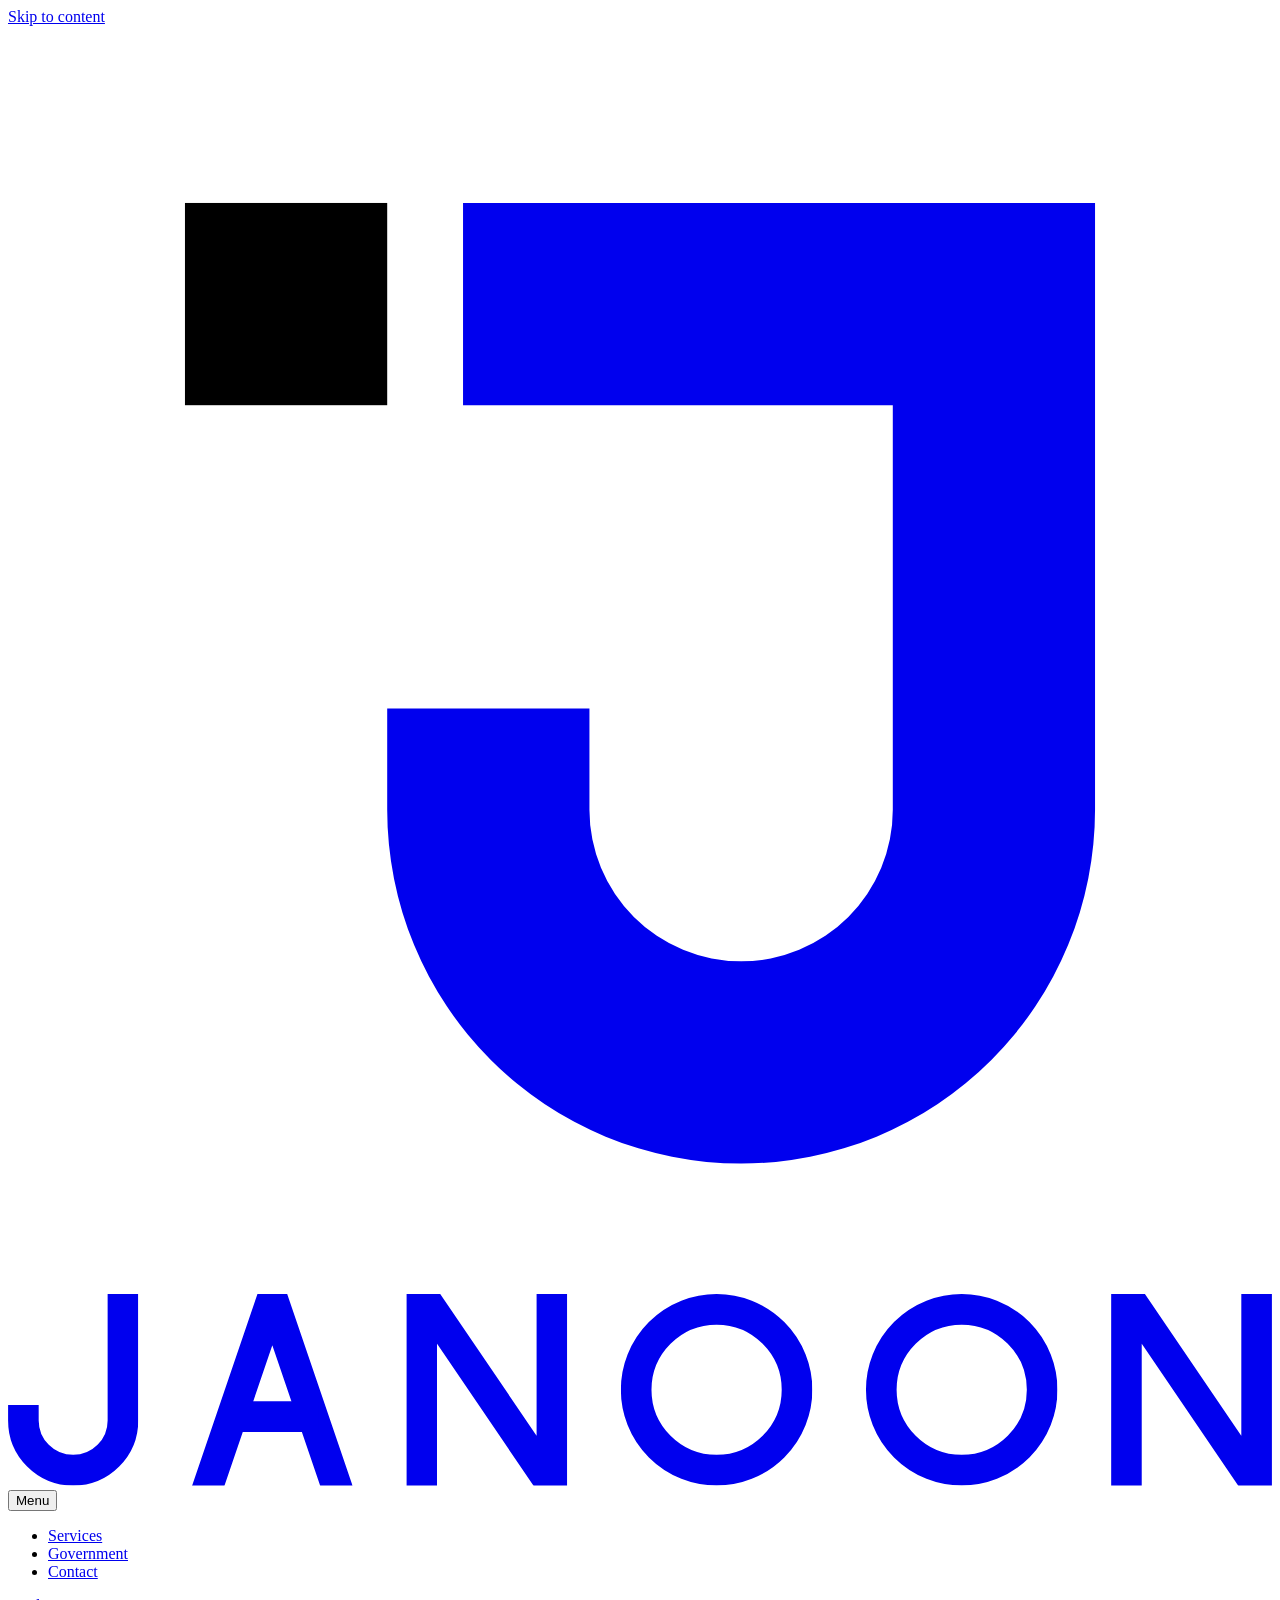
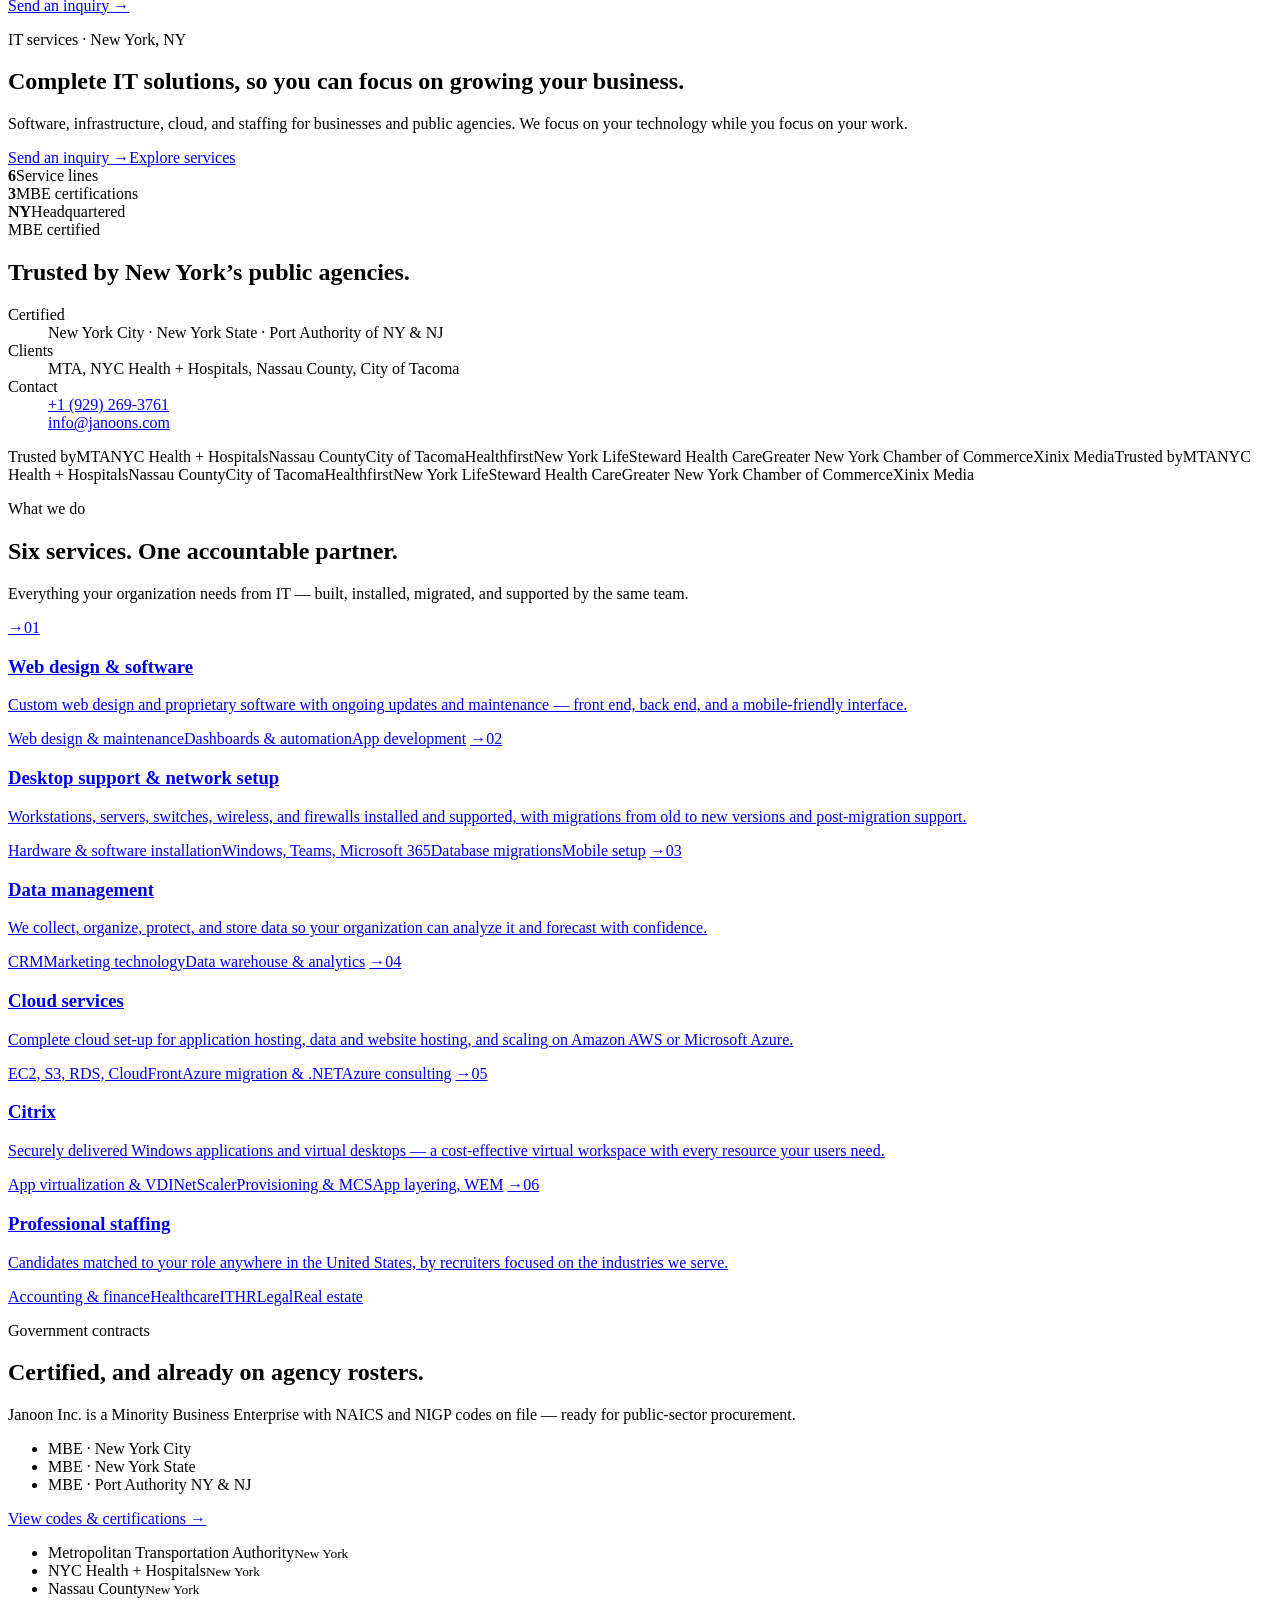
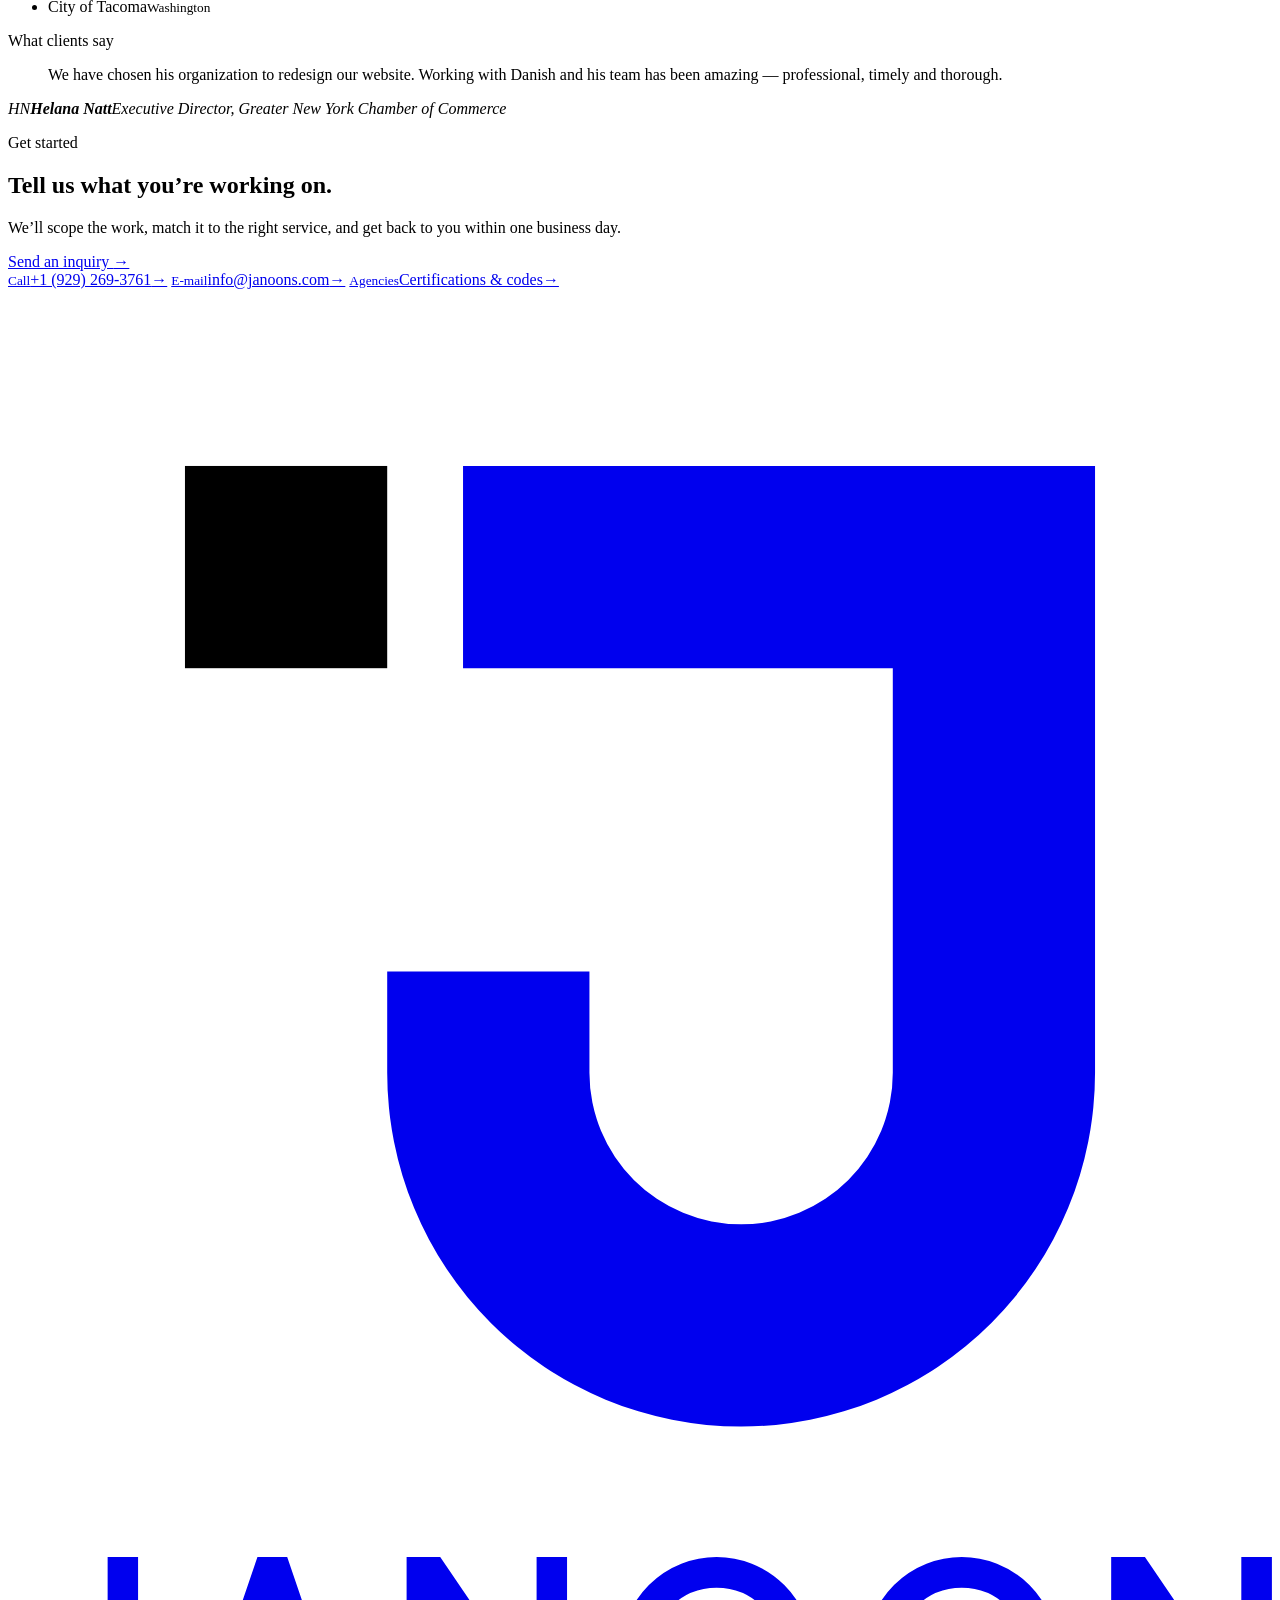
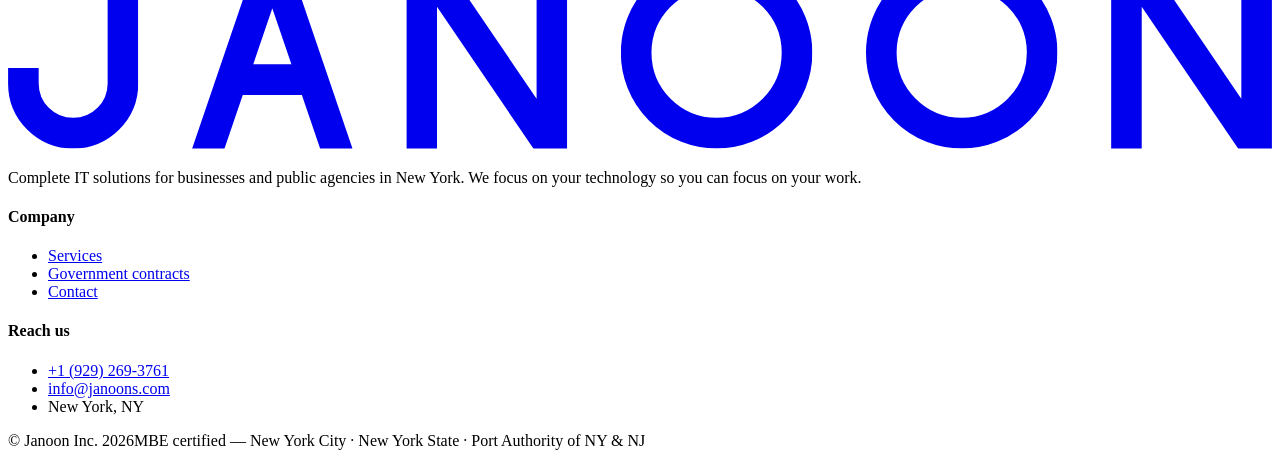
==== commit 258c264f: "Build with BASE=/janoons-site for GitHub Pages" ====
--- a/index.html
+++ b/index.html
@@ -6,9 +6,9 @@
 <link rel="canonical" href="https://janoons.com/">
 <meta property="og:type" content="website"><meta property="og:title" content="Janoon Inc. — Complete IT Solutions, New York, NY"><meta property="og:description" content="Janoon Inc. is an MBE-certified IT firm in New York providing web and software development, network support, data management, cloud, Citrix, and professional staffing."><meta property="og:url" content="https://janoons.com/"><meta property="og:image" content="https://janoons.com/logo/janoon-og-image.png"><meta name="twitter:card" content="summary_large_image">
 <meta name="theme-color" content="#061535">
-<link rel="icon" href="/logo/favicon.svg" type="image/svg+xml"><link rel="apple-touch-icon" href="/logo/janoon-icon-512.png">
-<link rel="preload" href="/fonts/SchibstedGrotesk-800-normal.woff2" as="font" type="font/woff2" crossorigin><link rel="preload" href="/fonts/PublicSans-400-normal.woff2" as="font" type="font/woff2" crossorigin>
-<link rel="stylesheet" href="/fonts.css"><link rel="stylesheet" href="/styles.css">
+<link rel="icon" href="/janoons-site/logo/favicon.svg" type="image/svg+xml"><link rel="apple-touch-icon" href="/janoons-site/logo/janoon-icon-512.png">
+<link rel="preload" href="/janoons-site/fonts/SchibstedGrotesk-800-normal.woff2" as="font" type="font/woff2" crossorigin><link rel="preload" href="/janoons-site/fonts/PublicSans-400-normal.woff2" as="font" type="font/woff2" crossorigin>
+<link rel="stylesheet" href="/janoons-site/fonts.css"><link rel="stylesheet" href="/janoons-site/styles.css">
 <script type="application/ld+json">{"@context":"https://schema.org","@type":"LocalBusiness","name":"Janoon Inc.","url":"https://janoons.com/","logo":"https://janoons.com/logo/janoon-icon-512.png","image":"https://janoons.com/logo/janoon-og-image.png","telephone":"+1-929-269-3761","email":"info@janoons.com","address":{"@type":"PostalAddress","addressLocality":"New York","addressRegion":"NY","addressCountry":"US"},"description":"IT services firm in New York: web and software development, network and desktop support, data management, cloud services, Citrix virtualization, and professional staffing. MBE certified by New York City, New York State, and the Port Authority of NY & NJ."}</script>
 </head>
 <body>
@@ -22,9 +22,9 @@
 <g id="wordmark" fill="none" stroke="currentColor" stroke-width="16"><use href="#gJ" x="0"/><use href="#gA" x="96"/><use href="#gN" x="208"/><use href="#gO" x="320"/><use href="#gO" x="448"/><use href="#gN" x="576"/></g>
 </defs></svg>
 <header class="site-header dark"><div class="wrap"><nav class="nav" aria-label="Primary">
-  <a class="lockup" href="/" aria-label="Janoon Inc. — home"><svg class="mark" viewBox="0 0 100 100" aria-hidden="true"><rect class="spark" x="14" y="14" width="16" height="16"/><path d="M36 14 H86 V62 A28 28 0 0 1 30 62 V54 H46 V62 A12 12 0 0 0 70 62 V30 H36 Z" fill="currentColor"/></svg><svg class="wm" viewBox="0 0 660 100" aria-hidden="true"><use href="#wordmark"/></svg></a>
+  <a class="lockup" href="/janoons-site/" aria-label="Janoon Inc. — home"><svg class="mark" viewBox="0 0 100 100" aria-hidden="true"><rect class="spark" x="14" y="14" width="16" height="16"/><path d="M36 14 H86 V62 A28 28 0 0 1 30 62 V54 H46 V62 A12 12 0 0 0 70 62 V30 H36 Z" fill="currentColor"/></svg><svg class="wm" viewBox="0 0 660 100" aria-hidden="true"><use href="#wordmark"/></svg></a>
   <button class="menu-btn" type="button" aria-expanded="false" aria-controls="nav-links"><i></i>Menu</button>
-  <div class="right" id="nav-links"><ul><li><a href="/services.html">Services</a></li><li><a href="/government.html">Government</a></li><li><a href="/contact.html">Contact</a></li></ul><a class="btn btn-primary" href="/contact.html">Send an inquiry <span class="arr" aria-hidden="true">&rarr;</span></a></div>
+  <div class="right" id="nav-links"><ul><li><a href="/janoons-site/services.html">Services</a></li><li><a href="/janoons-site/government.html">Government</a></li><li><a href="/janoons-site/contact.html">Contact</a></li></ul><a class="btn btn-primary" href="/janoons-site/contact.html">Send an inquiry <span class="arr" aria-hidden="true">&rarr;</span></a></div>
 </nav></div></header>
 <main id="main">
 <section class="hero on-dark"><div class="wrap">
@@ -32,7 +32,7 @@
     <p class="eyebrow rv">IT services &middot; New York, NY</p>
     <h1 class="rv" data-d="1">Complete IT solutions, so you can focus on <span class="serif-em">growing</span> your business.</h1>
     <p class="lead rv" data-d="2">Software, infrastructure, cloud, and staffing for businesses and public agencies. We focus on your technology while you focus on your work.</p>
-    <div class="btn-row rv" data-d="3"><a class="btn btn-coral" href="/contact.html">Send an inquiry <span class="arr" aria-hidden="true">&rarr;</span></a><a class="btn btn-secondary" href="/services.html">Explore services</a></div>
+    <div class="btn-row rv" data-d="3"><a class="btn btn-coral" href="/janoons-site/contact.html">Send an inquiry <span class="arr" aria-hidden="true">&rarr;</span></a><a class="btn btn-secondary" href="/janoons-site/services.html">Explore services</a></div>
     <div class="trust rv" data-d="4"><div><b>6</b>Service lines</div><div><b>3</b>MBE certifications</div><div><b>NY</b>Headquartered</div></div>
   </div>
   <aside class="cred rv" data-d="2" aria-label="Credentials">
@@ -48,18 +48,18 @@
 <div class="marquee" aria-label="Clients"><div class="track"><span class="lbl">Trusted by</span><span>MTA</span><span>NYC Health + Hospitals</span><span>Nassau County</span><span>City of Tacoma</span><span>Healthfirst</span><span>New York Life</span><span>Steward Health Care</span><span>Greater New York Chamber of Commerce</span><span>Xinix Media</span><span class="lbl">Trusted by</span><span>MTA</span><span>NYC Health + Hospitals</span><span>Nassau County</span><span>City of Tacoma</span><span>Healthfirst</span><span>New York Life</span><span>Steward Health Care</span><span>Greater New York Chamber of Commerce</span><span>Xinix Media</span></div></div>
 <section class="section"><div class="wrap">
   <div class="sec-head"><div class="rv"><p class="eyebrow">What we do</p><h2>Six services. One accountable partner.</h2></div><p class="rv" data-d="1">Everything your organization needs from IT &mdash; built, installed, migrated, and supported by the same team.</p></div>
-  <div class="svc-grid"><a class="svc feature rv" data-d="1" href="/services.html#web"><span class="go" aria-hidden="true">&rarr;</span><span class="n">01</span><h3>Web design &amp; software</h3><p>Custom web design and proprietary software with ongoing updates and maintenance &mdash; front end, back end, and a mobile-friendly interface.</p><span class="caps"><span>Web design &amp; maintenance</span><span>Dashboards &amp; automation</span><span>App development</span></span></a>
-<a class="svc rv" data-d="2" href="/services.html#network"><span class="go" aria-hidden="true">&rarr;</span><span class="n">02</span><h3>Desktop support &amp; network setup</h3><p>Workstations, servers, switches, wireless, and firewalls installed and supported, with migrations from old to new versions and post-migration support.</p><span class="caps"><span>Hardware &amp; software installation</span><span>Windows, Teams, Microsoft 365</span><span>Database migrations</span><span>Mobile setup</span></span></a>
-<a class="svc rv" data-d="3" href="/services.html#data"><span class="go" aria-hidden="true">&rarr;</span><span class="n">03</span><h3>Data management</h3><p>We collect, organize, protect, and store data so your organization can analyze it and forecast with confidence.</p><span class="caps"><span>CRM</span><span>Marketing technology</span><span>Data warehouse &amp; analytics</span></span></a>
-<a class="svc rv" data-d="4" href="/services.html#cloud"><span class="go" aria-hidden="true">&rarr;</span><span class="n">04</span><h3>Cloud services</h3><p>Complete cloud set-up for application hosting, data and website hosting, and scaling on Amazon AWS or Microsoft Azure.</p><span class="caps"><span>EC2, S3, RDS, CloudFront</span><span>Azure migration &amp; .NET</span><span>Azure consulting</span></span></a>
-<a class="svc rv" data-d="5" href="/services.html#citrix"><span class="go" aria-hidden="true">&rarr;</span><span class="n">05</span><h3>Citrix</h3><p>Securely delivered Windows applications and virtual desktops &mdash; a cost-effective virtual workspace with every resource your users need.</p><span class="caps"><span>App virtualization &amp; VDI</span><span>NetScaler</span><span>Provisioning &amp; MCS</span><span>App layering, WEM</span></span></a>
-<a class="svc wide rv" data-d="5" href="/services.html#staffing"><span class="go" aria-hidden="true">&rarr;</span><span class="n">06</span><span class="body"><h3>Professional staffing</h3><p>Candidates matched to your role anywhere in the United States, by recruiters focused on the industries we serve.</p></span><span class="caps"><span>Accounting &amp; finance</span><span>Healthcare</span><span>IT</span><span>HR</span><span>Legal</span><span>Real estate</span></span></a></div>
+  <div class="svc-grid"><a class="svc feature rv" data-d="1" href="/janoons-site/services.html#web"><span class="go" aria-hidden="true">&rarr;</span><span class="n">01</span><h3>Web design &amp; software</h3><p>Custom web design and proprietary software with ongoing updates and maintenance &mdash; front end, back end, and a mobile-friendly interface.</p><span class="caps"><span>Web design &amp; maintenance</span><span>Dashboards &amp; automation</span><span>App development</span></span></a>
+<a class="svc rv" data-d="2" href="/janoons-site/services.html#network"><span class="go" aria-hidden="true">&rarr;</span><span class="n">02</span><h3>Desktop support &amp; network setup</h3><p>Workstations, servers, switches, wireless, and firewalls installed and supported, with migrations from old to new versions and post-migration support.</p><span class="caps"><span>Hardware &amp; software installation</span><span>Windows, Teams, Microsoft 365</span><span>Database migrations</span><span>Mobile setup</span></span></a>
+<a class="svc rv" data-d="3" href="/janoons-site/services.html#data"><span class="go" aria-hidden="true">&rarr;</span><span class="n">03</span><h3>Data management</h3><p>We collect, organize, protect, and store data so your organization can analyze it and forecast with confidence.</p><span class="caps"><span>CRM</span><span>Marketing technology</span><span>Data warehouse &amp; analytics</span></span></a>
+<a class="svc rv" data-d="4" href="/janoons-site/services.html#cloud"><span class="go" aria-hidden="true">&rarr;</span><span class="n">04</span><h3>Cloud services</h3><p>Complete cloud set-up for application hosting, data and website hosting, and scaling on Amazon AWS or Microsoft Azure.</p><span class="caps"><span>EC2, S3, RDS, CloudFront</span><span>Azure migration &amp; .NET</span><span>Azure consulting</span></span></a>
+<a class="svc rv" data-d="5" href="/janoons-site/services.html#citrix"><span class="go" aria-hidden="true">&rarr;</span><span class="n">05</span><h3>Citrix</h3><p>Securely delivered Windows applications and virtual desktops &mdash; a cost-effective virtual workspace with every resource your users need.</p><span class="caps"><span>App virtualization &amp; VDI</span><span>NetScaler</span><span>Provisioning &amp; MCS</span><span>App layering, WEM</span></span></a>
+<a class="svc wide rv" data-d="5" href="/janoons-site/services.html#staffing"><span class="go" aria-hidden="true">&rarr;</span><span class="n">06</span><span class="body"><h3>Professional staffing</h3><p>Candidates matched to your role anywhere in the United States, by recruiters focused on the industries we serve.</p></span><span class="caps"><span>Accounting &amp; finance</span><span>Healthcare</span><span>IT</span><span>HR</span><span>Legal</span><span>Real estate</span></span></a></div>
 </div></section>
 <section class="gov on-dark section"><div class="wrap">
   <div class="rv"><p class="eyebrow">Government contracts</p><h2>Certified, and already on agency rosters.</h2>
     <p>Janoon Inc. is a Minority Business Enterprise with NAICS and NIGP codes on file &mdash; ready for public-sector procurement.</p>
     <ul class="certs"><li>MBE &middot; New York City</li><li>MBE &middot; New York State</li><li>MBE &middot; Port Authority NY &amp; NJ</li></ul>
-    <div class="btn-row"><a class="btn btn-primary" href="/government.html">View codes &amp; certifications <span class="arr" aria-hidden="true">&rarr;</span></a></div></div>
+    <div class="btn-row"><a class="btn btn-primary" href="/janoons-site/government.html">View codes &amp; certifications <span class="arr" aria-hidden="true">&rarr;</span></a></div></div>
   <ul class="clients rv" data-d="2"><li>Metropolitan Transportation Authority<small>New York</small></li><li>NYC Health + Hospitals<small>New York</small></li><li>Nassau County<small>New York</small></li><li>City of Tacoma<small>Washington</small></li></ul>
 </div></section>
 <section class="quote section"><div class="wrap rv">
@@ -68,22 +68,22 @@
   <cite><span class="av" aria-hidden="true">HN</span><span><b>Helana Natt</b>Executive Director, Greater New York Chamber of Commerce</span></cite>
 </div></section>
 <section class="cta section"><div class="wrap"><div class="box on-dark rv">
-  <div><p class="eyebrow">Get started</p><h2>Tell us what you&rsquo;re working on.</h2><p>We&rsquo;ll scope the work, match it to the right service, and get back to you within one business day.</p><div class="btn-row"><a class="btn btn-primary" href="/contact.html">Send an inquiry <span class="arr" aria-hidden="true">&rarr;</span></a></div></div>
+  <div><p class="eyebrow">Get started</p><h2>Tell us what you&rsquo;re working on.</h2><p>We&rsquo;ll scope the work, match it to the right service, and get back to you within one business day.</p><div class="btn-row"><a class="btn btn-primary" href="/janoons-site/contact.html">Send an inquiry <span class="arr" aria-hidden="true">&rarr;</span></a></div></div>
   <div class="side">
     <a href="tel:+19292693761"><span><small>Call</small>+1 (929) 269-3761</span><span class="arr" aria-hidden="true">&rarr;</span></a>
     <a href="mailto:info@janoons.com"><span><small>E-mail</small>info@janoons.com</span><span class="arr" aria-hidden="true">&rarr;</span></a>
-    <a href="/government.html"><span><small>Agencies</small>Certifications &amp; codes</span><span class="arr" aria-hidden="true">&rarr;</span></a>
+    <a href="/janoons-site/government.html"><span><small>Agencies</small>Certifications &amp; codes</span><span class="arr" aria-hidden="true">&rarr;</span></a>
   </div>
 </div></div></section>
 </main>
 <footer class="site-footer on-dark"><div class="wrap">
   <div class="top">
-    <div><a class="lockup" href="/" aria-label="Janoon Inc. — home"><svg class="mark" viewBox="0 0 100 100" aria-hidden="true"><rect class="spark" x="14" y="14" width="16" height="16"/><path d="M36 14 H86 V62 A28 28 0 0 1 30 62 V54 H46 V62 A12 12 0 0 0 70 62 V30 H36 Z" fill="currentColor"/></svg><svg class="wm" viewBox="0 0 660 100" aria-hidden="true"><use href="#wordmark"/></svg></a><p>Complete IT solutions for businesses and public agencies in New York. We focus on your technology so you can focus on your work.</p></div>
-    <div><h4>Company</h4><ul><li><a href="/services.html">Services</a></li><li><a href="/government.html">Government contracts</a></li><li><a href="/contact.html">Contact</a></li></ul></div>
+    <div><a class="lockup" href="/janoons-site/" aria-label="Janoon Inc. — home"><svg class="mark" viewBox="0 0 100 100" aria-hidden="true"><rect class="spark" x="14" y="14" width="16" height="16"/><path d="M36 14 H86 V62 A28 28 0 0 1 30 62 V54 H46 V62 A12 12 0 0 0 70 62 V30 H36 Z" fill="currentColor"/></svg><svg class="wm" viewBox="0 0 660 100" aria-hidden="true"><use href="#wordmark"/></svg></a><p>Complete IT solutions for businesses and public agencies in New York. We focus on your technology so you can focus on your work.</p></div>
+    <div><h4>Company</h4><ul><li><a href="/janoons-site/services.html">Services</a></li><li><a href="/janoons-site/government.html">Government contracts</a></li><li><a href="/janoons-site/contact.html">Contact</a></li></ul></div>
     <div><h4>Reach us</h4><ul><li><a href="tel:+19292693761">+1 (929) 269-3761</a></li><li><a href="mailto:info@janoons.com">info@janoons.com</a></li><li>New York, NY</li></ul></div>
   </div>
   <div class="bottom"><span>&copy; Janoon Inc. 2026</span><span>MBE certified &mdash; New York City &middot; New York State &middot; Port Authority of NY &amp; NJ</span></div>
 </div></footer>
-<script src="/script.js"></script>
+<script src="/janoons-site/script.js"></script>
 </body>
 </html>
